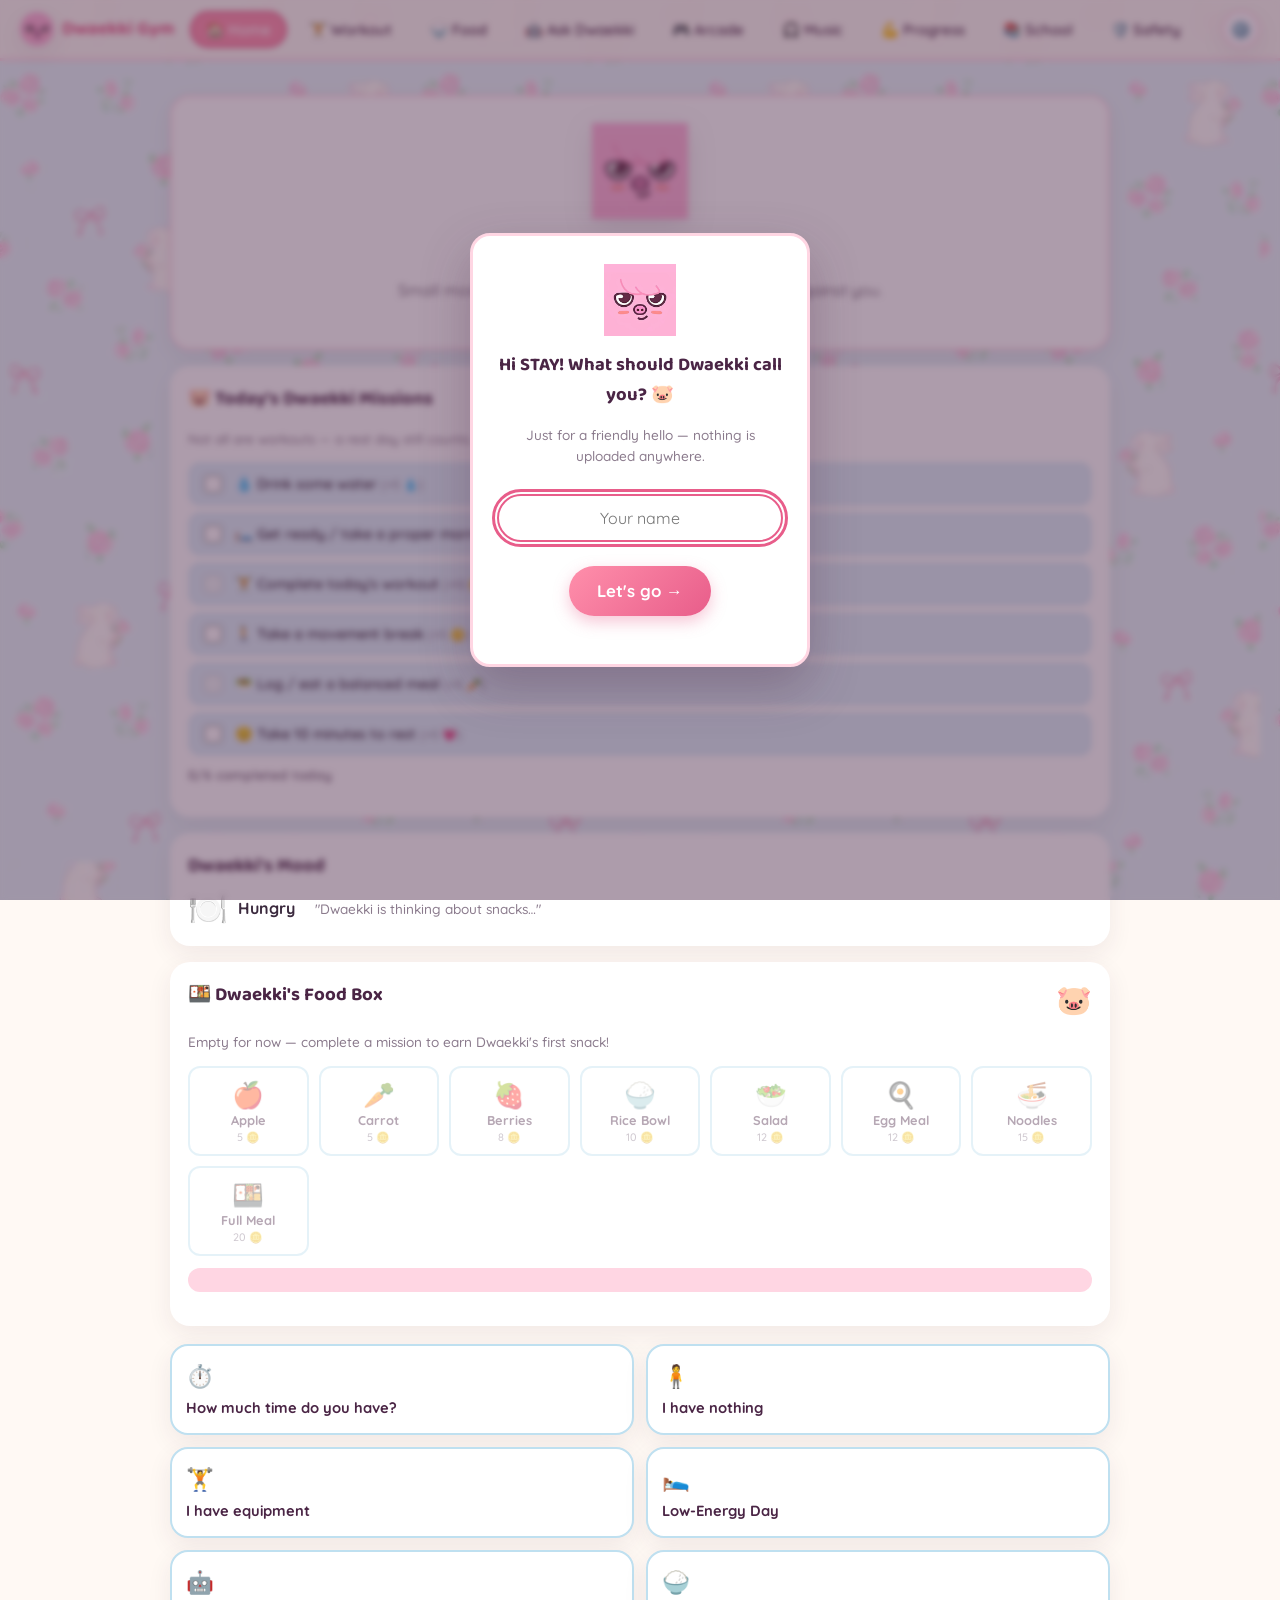
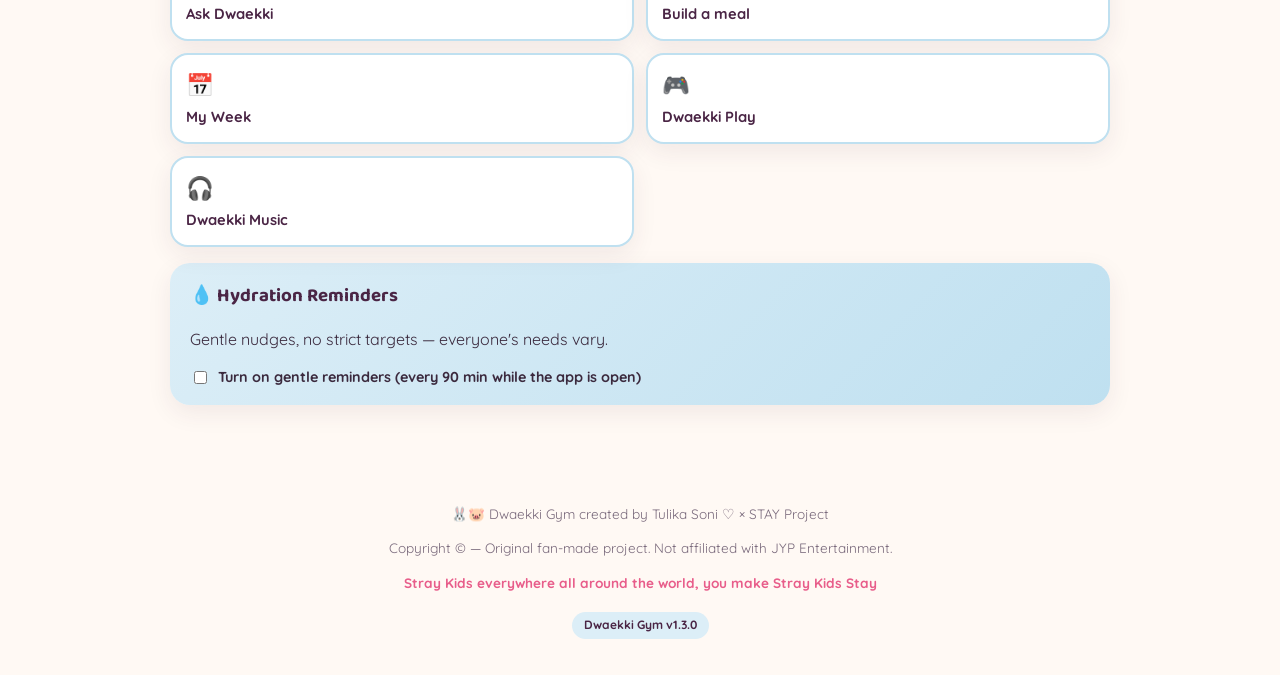
==== index.html @ 1d21890b "Add files via upload" ====
<!DOCTYPE html>
<html lang="en">
<head>
<meta charset="UTF-8" />
<meta name="viewport" content="width=device-width, initial-scale=1, viewport-fit=cover" />
<title>Dwaekki Gym 🐷🏋️</title>
<meta name="description" content="A free, no-pressure home workout + balanced food + mini-game world for STAYs everywhere." />
<meta name="theme-color" content="#FF8FAB" />
<link rel="manifest" href="manifest.json" />
<link rel="icon" href="icon-outside-192.png" />
<link rel="apple-touch-icon" href="icon-outside-180.png" />
<link rel="preconnect" href="https://fonts.googleapis.com">
<link href="https://fonts.googleapis.com/css2?family=Baloo+2:wght@500;600;700;800&family=Quicksand:wght@400;500;600;700&display=swap" rel="stylesheet">
<link rel="stylesheet" href="style.css" />
<script src="https://js.puter.com/v2/"></script>
</head>
<body>

<!-- ============ NAME ONBOARDING MODAL ============ -->
<div id="nameModal" class="name-modal hidden">
  <div class="name-modal-card">
    <img src="logo.png" class="name-modal-logo" alt="Dwaekki Gym logo" />
    <h2>Hi STAY! What should Dwaekki call you? 🐷</h2>
    <p class="muted">Just for a friendly hello — nothing is uploaded anywhere.</p>
    <input id="nameInput" type="text" placeholder="Your name" maxlength="24" autocomplete="off" />
    <button id="nameSubmitBtn" class="btn-primary big">Let's go →</button>
  </div>
</div>

<!-- ============ TOP BAR ============ -->
<header class="topbar">
  <div class="brand">
    <img src="icon-inside.png" alt="" class="brand-icon" />
    <span class="brand-name">Dwaekki Gym</span>
  </div>

  <nav class="topnav" id="topnav">
    <button data-nav="home" class="nav-btn active">🏠 Home</button>
    <button data-nav="workout" class="nav-btn">🏋️ Workout</button>
    <button data-nav="food" class="nav-btn">🍚 Food</button>
    <button data-nav="ai" class="nav-btn">🤖 Ask Dwaekki</button>
    <button data-nav="arcade" class="nav-btn">🎮 Arcade</button>
    <button data-nav="music" class="nav-btn">🎧 Music</button>
    <button data-nav="progress" class="nav-btn">💪 Progress</button>
    <button data-nav="school" class="nav-btn">📚 School</button>
    <button data-nav="safety" class="nav-btn">🛡️ Safety</button>
  </nav>

  <div class="topbar-actions">
    <div class="settings-wrap">
      <button id="settingsBtn" class="settings-btn" aria-haspopup="true" aria-expanded="false">⚙️</button>
      <div id="settingsPanel" class="settings-panel hidden">
        <h4>⚙️ Settings</h4>
        <div class="settings-row">
          <div id="currencyStrip" class="currency-strip"></div>
        </div>
        <div class="settings-row">
          <span class="settings-label">Select Language</span>
          <div id="google_translate_element" class="translate-slot"></div>
        </div>
        <div class="settings-row">
          <button id="installBtn" class="install-btn hidden">⬇️ Install</button>
        </div>
      </div>
    </div>
  </div>
</header>

<!-- ============ BOTTOM MOBILE NAV ============ -->
<nav class="bottomnav" id="bottomnav">
  <button data-nav="home" class="bottom-btn active"><span class="bottom-emoji">🏠</span><span>Home</span></button>
  <button data-nav="library" class="bottom-btn"><span class="bottom-emoji">📚</span><span>Library</span></button>
  <button data-nav="food" class="bottom-btn"><span class="bottom-emoji">🍚</span><span>Food</span></button>
  <button data-nav="ai" class="bottom-btn"><span class="bottom-emoji">🤖</span><span>Dwaekki</span></button>
  <button data-nav="safety" class="bottom-btn"><span class="bottom-emoji">🛡️</span><span>Safety</span></button>
</nav>

<!-- ============ HOME / DASHBOARD ============ -->
<main id="view-home" class="view active">
  <section class="greet-card">
    <img src="logo.png" alt="Dwaekki Gym logo" class="greet-logo" />
    <h1>Hi <span id="userNameDisplay" class="accent">STAY</span> <span class="wave">👋</span></h1>
    <p class="hero-sub" id="greetSub">Small movement counts. Dwaekki isn't keeping score against you.</p>
  </section>

  <section class="card missions-card">
    <h3>🐷 Today's Dwaekki Missions</h3>
    <p class="muted">Not all are workouts — a rest day still counts. No streak-shaming here.</p>
    <div id="missionsList"></div>
    <p id="missionsCount" class="muted" style="margin-top:8px;font-weight:700;"></p>
  </section>

  <section class="card mood-card">
    <h3>Dwaekki's Mood</h3>
    <div id="dwaekkiMood" class="mood-display"></div>
  </section>

  <section class="card foodbox-card">
    <div style="display:flex;justify-content:space-between;align-items:center;">
      <h3>🍱 Dwaekki's Food Box</h3>
      <span style="font-size:1.8rem;">🐷</span>
    </div>
    <p id="foodBoxHistory" class="muted"></p>
    <div id="foodShopGrid" class="food-shop-grid"></div>
    <p id="foodBoxReaction" class="dwaekki-says"></p>
  </section>

  <section class="pill-grid">
    <button class="pill-card" data-nav="workout"><span class="pill-emoji">⏱️</span>How much time do you have?</button>
    <button class="pill-card" data-quick-eq="none"><span class="pill-emoji">🧍</span>I have nothing</button>
    <button class="pill-card" data-quick-eq="some"><span class="pill-emoji">🏋️</span>I have equipment</button>
    <button class="pill-card" data-quick-goal="gentle"><span class="pill-emoji">🛌</span>Low-Energy Day</button>
    <button class="pill-card" data-nav="ai"><span class="pill-emoji">🤖</span>Ask Dwaekki</button>
    <button class="pill-card" data-nav="food"><span class="pill-emoji">🍚</span>Build a meal</button>
    <button class="pill-card" data-nav="progress"><span class="pill-emoji">📅</span>My Week</button>
    <button class="pill-card" data-nav="arcade"><span class="pill-emoji">🎮</span>Dwaekki Play</button>
    <button class="pill-card" data-nav="music"><span class="pill-emoji">🎧</span>Dwaekki Music</button>
  </section>

  <section class="hydration-card">
    <h3>💧 Hydration Reminders</h3>
    <p>Gentle nudges, no strict targets — everyone's needs vary.</p>
    <label class="hydro-toggle"><input type="checkbox" id="hydrationToggle" /> Turn on gentle reminders (every 90 min while the app is open)</label>
    <p id="hydrationNote" class="muted hidden">💧 Reminders are on — Dwaekki will nudge you gently.</p>
  </section>
</main>

<!-- ============ WORKOUT HUB ============ -->
<main id="view-workout" class="view">
  <h2>🏋️ Home Workout Hub</h2>

  <div class="step" id="step-equipment">
    <h3>What do you have?</h3>
    <div class="choice-row" id="equipmentChoice">
      <button class="choice-pill" data-eq="none">🟢 Nothing</button>
      <button class="choice-pill" data-eq="basic">🟡 Basic home stuff</button>
      <button class="choice-pill" data-eq="some">🔵 Some equipment</button>
      <button class="choice-pill" data-eq="full">🟣 Full home gym</button>
    </div>
    <div id="equipmentList" class="checkbox-row hidden">
      <label><input type="checkbox" value="dumbbells" /> ☑ Dumbbells</label>
      <label><input type="checkbox" value="bands" /> ☑ Resistance bands</label>
      <label><input type="checkbox" value="mat" /> ☑ Yoga mat</label>
      <label><input type="checkbox" value="kettlebell" /> ☑ Kettlebell</label>
      <label><input type="checkbox" value="pullup" /> ☑ Pull-up bar</label>
      <label><input type="checkbox" value="bike" /> ☑ Exercise bike</label>
      <label><input type="checkbox" value="treadmill" /> ☑ Treadmill</label>
      <label><input type="checkbox" value="skipping" /> ☑ Skipping rope</label>
    </div>
  </div>

  <div class="step" id="step-goal">
    <h3>What do you want to do?</h3>
    <div class="choice-row" id="goalChoice">
      <button class="choice-pill" data-goal="strength">💪 Strength</button>
      <button class="choice-pill" data-goal="cardio">🫀 Cardio</button>
      <button class="choice-pill" data-goal="mobility">🧘 Mobility</button>
      <button class="choice-pill" data-goal="energy">⚡ Energy boost</button>
      <button class="choice-pill" data-goal="general">🏃 General fitness</button>
      <button class="choice-pill" data-goal="posture">🧍 Posture & movement</button>
      <button class="choice-pill" data-goal="music">🎵 Music workout</button>
      <button class="choice-pill" data-goal="beginner">🌱 Beginner</button>
      <button class="choice-pill" data-goal="gentle">😴 Gentle / recovery</button>
    </div>
  </div>

  <div class="step" id="step-accessibility">
    <h3>Any adjustments? <span class="muted">(optional)</span></h3>
    <div class="choice-row" id="accessChoice">
      <button class="choice-pill toggle" data-acc="seated">🧑‍🦽 Seated versions</button>
      <button class="choice-pill toggle" data-acc="lowimpact">🕊️ Low-impact</button>
      <button class="choice-pill toggle" data-acc="nojump">🚫 No jumping</button>
    </div>
  </div>

  <button id="generateWorkoutBtn" class="btn-primary big">Build My Workout 🐷</button>

  <div id="workoutResult" class="workout-result hidden">
    <h3 id="workoutTitle"></h3>
    <ol id="workoutList" class="exercise-list"></ol>
    <div class="workout-actions">
      <button id="completeWorkoutBtn" class="btn-primary">✅ I did this!</button>
      <button id="missedDayBtn" class="btn-ghost">🔄 I missed today</button>
    </div>
    <p id="dwaekkiSays" class="dwaekki-says"></p>

    <div class="timer-box">
      <h4>⏱️ Workout Timer</h4>
      <div class="timer-display" id="timerDisplay">00:30</div>
      <div class="timer-presets">
        <button data-secs="30">30s</button>
        <button data-secs="45">45s</button>
        <button data-secs="60">1 min</button>
        <button data-secs="120">2 min</button>
      </div>
      <div class="timer-controls">
        <button id="timerStartBtn" class="btn-primary">▶️ Start</button>
        <button id="timerPauseBtn" class="btn-ghost">⏸️ Pause</button>
        <button id="timerResetBtn" class="btn-ghost">🔄 Reset</button>
      </div>
    </div>
  </div>

  <div class="card safety-note">🛡️ Stop if something causes real pain. This is general movement guidance, not personal medical advice — see the <button class="linklike" data-nav="safety">Safety Center</button> for the full rules.</div>
</main>

<!-- ============ WORKOUT LIBRARY (full browse) ============ -->
<main id="view-library" class="view">
  <h2>📚 Workout Library</h2>
  <p class="section-sub">Every move Dwaekki knows, all in one place. Filter by what you've got and what you're going for — no need to build a full workout first.</p>

  <div class="step">
    <h3>What do you have?</h3>
    <div class="choice-row" id="libEquipmentChoice">
      <button class="choice-pill selected" data-lib-eq="none">🟢 Nothing</button>
      <button class="choice-pill" data-lib-eq="basic">🟡 Basic home stuff</button>
      <button class="choice-pill" data-lib-eq="some">🔵 Some equipment</button>
      <button class="choice-pill" data-lib-eq="full">🟣 Full home gym</button>
    </div>
  </div>

  <div class="step">
    <h3>What kind of move?</h3>
    <div class="choice-row" id="libGoalChoice">
      <button class="choice-pill selected" data-lib-goal="strength">💪 Strength</button>
      <button class="choice-pill" data-lib-goal="cardio">🫀 Cardio</button>
      <button class="choice-pill" data-lib-goal="mobility">🧘 Mobility</button>
      <button class="choice-pill" data-lib-goal="energy">⚡ Energy boost</button>
      <button class="choice-pill" data-lib-goal="general">🏃 General fitness</button>
      <button class="choice-pill" data-lib-goal="posture">🧍 Posture & movement</button>
      <button class="choice-pill" data-lib-goal="music">🎵 Music workout</button>
      <button class="choice-pill" data-lib-goal="beginner">🌱 Beginner</button>
      <button class="choice-pill" data-lib-goal="gentle">😴 Gentle / recovery</button>
    </div>
  </div>

  <div class="workout-result">
    <h3 id="libraryListTitle">Strength · Nothing needed</h3>
    <ol id="libraryList" class="exercise-list"></ol>
  </div>

  <div class="card safety-note">📚 Browsing only — nothing here logs a workout. Head to the <button class="linklike" data-nav="workout">Workout Hub</button> to build and complete a full session.</div>
</main>

<!-- ============ FOOD ============ -->
<main id="view-food" class="view">
  <h2>🍚 Food Section</h2>
  <p class="section-sub">Balanced ≠ restrictive. Food here is about energy, growth and enjoyment — never a diet plan or calorie count.</p>

  <div class="step">
    <h3>Choose your eating style</h3>
    <div class="choice-row" id="dietChoice">
      <button class="choice-pill" data-diet="veg">🌱 Veg</button>
      <button class="choice-pill" data-diet="eggitarian">🥚 Eggitarian</button>
      <button class="choice-pill" data-diet="nonveg">🍗 Non-Veg</button>
    </div>
  </div>

  <div class="step">
    <h3>Choose your region</h3>
    <div class="choice-row" id="regionChoice">
      <button class="choice-pill" data-region="indian">🇮🇳 Indian</button>
      <button class="choice-pill" data-region="korean">🇰🇷 Korean</button>
      <button class="choice-pill" data-region="japanese">🇯🇵 Japanese</button>
      <button class="choice-pill" data-region="filipino">🇵🇭 Filipino</button>
      <button class="choice-pill" data-region="thai">🇹🇭 Thai</button>
      <button class="choice-pill" data-region="indonesian">🇮🇩 Indonesian</button>
      <button class="choice-pill" data-region="american">🇺🇸 American</button>
      <button class="choice-pill" data-region="european">🇪🇺 European</button>
      <button class="choice-pill" data-region="other">🌎 Other / Mixed</button>
    </div>
  </div>

  <label class="budget-toggle"><input type="checkbox" id="budgetToggle" /> 💸 Budget-friendly only</label>

  <button id="showMealsBtn" class="btn-primary big">Show Me Meals 🍽️</button>
  <div id="mealResults" class="meal-grid"></div>

  <hr class="divider"/>

  <h3>🍱 Build My Plate</h3>
  <p class="section-sub">No calorie counting. Just pick what sounds good.</p>
  <div class="plate-builder">
    <div class="plate-col">
      <h4>Pick a carb</h4>
      <div class="choice-row" data-plate="carb">
        <button class="choice-pill">🍚 Rice</button><button class="choice-pill">🥔 Potato</button>
        <button class="choice-pill">🍞 Bread</button><button class="choice-pill">🌽 Corn</button>
        <button class="choice-pill">🍜 Noodles</button><button class="choice-pill">🥣 Oats</button>
      </div>
    </div>
    <div class="plate-col">
      <h4>Pick a protein</h4>
      <div class="choice-row" data-plate="protein">
        <button class="choice-pill">🌱 Dal</button><button class="choice-pill">🫘 Beans</button>
        <button class="choice-pill">🥛 Yogurt</button><button class="choice-pill">🧀 Paneer/Tofu</button>
        <button class="choice-pill">🥚 Eggs</button><button class="choice-pill">🐟 Fish</button>
        <button class="choice-pill">🍗 Chicken</button>
      </div>
    </div>
    <div class="plate-col">
      <h4>Add colour</h4>
      <div class="choice-row" data-plate="color">
        <button class="choice-pill">🥕 Carrot</button><button class="choice-pill">🥦 Broccoli</button>
        <button class="choice-pill">🥬 Greens</button><button class="choice-pill">🍅 Tomato</button>
        <button class="choice-pill">🥒 Cucumber</button><button class="choice-pill">🍎 Fruit</button>
      </div>
    </div>
    <div class="plate-col">
      <h4>Add something you enjoy</h4>
      <div class="choice-row" data-plate="joy">
        <button class="choice-pill">🍫 Chocolate</button><button class="choice-pill">🍪 Biscuit</button>
        <button class="choice-pill">🍦 Ice cream</button><button class="choice-pill">🍕 Pizza</button>
      </div>
    </div>
  </div>
  <div id="plateResult" class="plate-result hidden"></div>

  <hr class="divider"/>
  <h3>🥕 What can I make with what I have?</h3>
  <div class="pantry-row">
    <input id="pantryInput" type="text" placeholder="e.g. rice, eggs, tomatoes" />
    <button id="pantryBtn" class="btn-primary">Ask Dwaekki</button>
  </div>
  <div id="pantryResult" class="dwaekki-says"></div>
</main>

<!-- ============ ASK DWAEKKI (AI) ============ -->
<main id="view-ai" class="view">
  <h2><img src="icon-inside.png" alt="" class="ai-avatar-icon" /> Ask Dwaekki</h2>
  <p class="section-sub">Dwaekki is a small wellness helper — not a doctor, not a dietitian. For pain, injury, or eating/medical concerns, Dwaekki will always point you to a real qualified professional.</p>
  <p class="ai-mode-note" id="aiModeNote">🐷 Checking connection…</p>

  <div class="chat-window" id="chatWindow"></div>

  <div class="chat-suggestions" id="chatSuggestions">
    <button>I only have 10 minutes today. What can I do?</button>
    <button>I have dumbbells and a resistance band.</button>
    <button>What can I substitute for this exercise?</button>
    <button>I don't have eggs. What can I use instead?</button>
    <button>What can I make with rice, dal and vegetables?</button>
    <button>I'm travelling and don't have equipment.</button>
    <button>Can you make my workout shorter?</button>
    <button>I missed yesterday. What should I do today?</button>
  </div>

  <form id="chatForm" class="chat-form">
    <input id="chatInput" type="text" placeholder="Ask Dwaekki anything about workouts or food..." autocomplete="off" />
    <button type="submit" class="btn-primary">Send</button>
  </form>
</main>

<!-- ============ ARCADE ============ -->
<main id="view-arcade" class="view">
  <h2>🎮 Dwaekki Arcade</h2>
  <p class="section-sub">Pick any game. No pressure, no losing streaks — just cozy little breaks.</p>
  <div class="arcade-grid" id="arcadeGrid"></div>
  <div id="gameStage" class="game-stage hidden">
    <div class="game-stage-header">
      <h3 id="gameStageTitle"></h3>
      <button id="closeGameBtn" class="btn-ghost">✕ Close</button>
    </div>
    <div id="gameStageBody"></div>
  </div>
</main>

<!-- ============ MUSIC ============ -->
<main id="view-music" class="view">
  <h2>🎧 Dwaekki Music</h2>
  <p class="section-sub">Bring your own workout playlist — paste any YouTube link (a song, mix, or playlist) and it'll play right here while you move.</p>

  <div class="card music-card">
    <div class="pantry-row">
      <input id="musicInput" type="text" placeholder="Paste a YouTube link…" autocomplete="off" />
      <button id="musicPlayBtn" class="btn-primary">Play</button>
    </div>
    <div id="musicEmbedWrap" class="music-embed-wrap hidden">
      <iframe id="musicEmbed" src="" title="Dwaekki Music player" frameborder="0" allow="autoplay; encrypted-media" allowfullscreen></iframe>
    </div>
    <p id="musicNote" class="muted"></p>
  </div>

  <h3>💡 Quick picks (STAY-approved moods)</h3>
  <div class="choice-row">
    <button class="choice-pill music-suggest" data-q="lofi study beats">🎵 Lo-fi focus</button>
    <button class="choice-pill music-suggest" data-q="kpop workout playlist">💃 K-pop workout mix</button>
    <button class="choice-pill music-suggest" data-q="stray kids upbeat songs">🐺 Stray Kids energy</button>
    <button class="choice-pill music-suggest" data-q="calm stretching music">🧘 Calm stretch music</button>
  </div>
  <p class="muted">Quick picks open a YouTube search in a new tab — pick whatever fits your mood, then paste the link above to play it here.</p>
</main>

<!-- ============ PROGRESS ============ -->
<main id="view-progress" class="view">
  <h2>💪 My Progress</h2>
  <div class="progress-grid">
    <div class="stat-card"><span id="statWorkouts">0</span><label>🏋️ Workouts completed</label></div>
    <div class="stat-card"><span id="statMinutes">0</span><label>⏱️ Active minutes</label></div>
    <div class="stat-card"><span id="statStreak">0</span><label>🔥 Current consistency</label></div>
    <div class="stat-card"><span id="statMobility">0</span><label>🧘 Mobility sessions</label></div>
    <div class="stat-card"><span id="statMeals">0</span><label>🥗 Meals explored</label></div>
    <div class="stat-card"><span id="statRest">0</span><label>💗 Rest days respected</label></div>
  </div>

  <div class="level-card">
    <h3 id="levelLabel2">Level 1 · Baby Dwaekki</h3>
    <div class="bar"><div id="levelBar2" class="bar-fill"></div></div>
  </div>

  <div class="dash-card">
    <h3>📅 My Week</h3>
    <div id="weekStrip" class="week-strip"></div>
  </div>

  <h3>🏆 Achievements</h3>
  <div class="achieve-grid" id="achieveGrid"></div>

  <h3>🎨 Wallpaper Shop</h3>
  <p class="section-sub">Spend your 🪙 Dwaekki Coins on a new background for the whole app.</p>
  <div class="wallpaper-grid" id="wallpaperGrid"></div>
</main>

<!-- ============ SCHOOL ============ -->
<main id="view-school" class="view">
  <h2>📚 Dwaekki School</h2>
  <p class="section-sub">Bite-sized answers to "why" — the science behind moving and eating well.</p>
  <div class="accordion" id="schoolAccordion"></div>
</main>

<!-- ============ SAFETY ============ -->
<main id="view-safety" class="view">
  <h2>🛡️ Safety Center</h2>
  <div class="card">
    <ul class="safety-list">
      <li>Stop if something causes significant or sharp pain.</li>
      <li>Never exercise through an injury — rest and recover first.</li>
      <li>Warm up before, cool down after.</li>
      <li>Use any equipment the way it's meant to be used.</li>
      <li>Keep clear space around you before you start moving.</li>
      <li>Don't copy advanced moves just because they look cool online.</li>
      <li>Ask a qualified adult, doctor, or physiotherapist if something feels off.</li>
    </ul>
  </div>
  <div class="card highlight">
    This site is built to be <strong>anti-extreme-diet</strong> and <strong>anti-body-shaming</strong>. There is no weight tracker, no calorie counter, and no "before/after" culture here — progress is measured in movement, consistency, and how you feel. 💗
  </div>
  <div class="card">
    Dwaekki is a fitness helper, not a medical professional. For pain, injury, fainting, breathing problems, disordered eating, or any medical concern — please talk to a parent/guardian, doctor, physiotherapist, or other qualified professional.
  </div>
</main>

<footer class="site-footer">
  <p>🐰🐷 Dwaekki Gym created by Tulika Soni ♡ × STAY Project</p>
  <p>Copyright © — Original fan-made project. Not affiliated with JYP Entertainment.</p>
  <p class="footer-love">Stray Kids everywhere all around the world, you make Stray Kids Stay</p>
  <p class="version-tag" id="versionTag">Dwaekki Gym v1.0.0</p>
</footer>

<!-- ============ UPDATE TOAST ============ -->
<div id="updateToast" class="update-toast hidden">
  <p>🐷 A new Dwaekki update is ready!</p>
  <p class="update-sub">We've added some new things for you. ✨</p>
  <div class="update-actions">
    <button id="updateNowBtn" class="btn-primary">Update now</button>
    <button id="updateLaterBtn" class="btn-ghost">Later</button>
  </div>
</div>

<script src="data.js"></script>
<script src="ai.js"></script>
<script src="games.js"></script>
<script src="app.js"></script>
</body>
</html>
---- style.css ----
:root{
  --sky: #DCEEF7;
  --sky-deep: #BFE0F0;
  --cream: #FFF9F4;
  --pink: #FF8FAB;
  --pink-soft: #FFD6E3;
  --pink-deep: #E85D8A;
  --plum: #4A2545;
  --sage: #A8C69F;
  --sage-deep: #7FA774;
  --gold: #F6C453;
  --ink: #3B2A3E;
  --radius: 20px;
  --radius-sm: 12px;
  --shadow: 0 8px 24px rgba(74,37,69,0.08);
  --font-display: 'Baloo 2', ui-rounded, 'Segoe UI Rounded', sans-serif;
  --font-body: 'Quicksand', ui-rounded, 'Segoe UI', sans-serif;
}

*{box-sizing:border-box;}
html{scroll-behavior:smooth;}
body{
  margin:0;
  font-family:var(--font-body);
  color:var(--ink);
  background:var(--cream) url('bg-pattern.png');
  background-size:420px;
  background-attachment:fixed;
  min-height:100vh;
}
h1,h2,h3,h4{font-family:var(--font-display); color:var(--plum); margin:0 0 .4em;}
p{line-height:1.55;}
.muted{color:#8a7a8c; font-weight:500; font-size:.85em;}
.hidden{display:none !important;}
button{font-family:inherit; cursor:pointer;}
:focus-visible{outline:3px solid var(--pink-deep); outline-offset:2px;}
@media (prefers-reduced-motion: reduce){ *{animation-duration:.01ms !important; transition-duration:.01ms !important;} }

/* ===== Topbar ===== */
.topbar{
  position:sticky; top:0; z-index:50;
  display:flex; align-items:center; gap:16px;
  padding:10px 20px;
  background:rgba(255,249,244,0.92);
  backdrop-filter:blur(6px);
  border-bottom:3px solid var(--pink-soft);
  flex-wrap:wrap;
}
.brand{display:flex; align-items:center; gap:8px;}
.brand-icon{width:34px; height:34px; border-radius:50%; box-shadow:var(--shadow);}
.brand-name{font-family:var(--font-display); font-weight:700; color:var(--pink-deep); font-size:1.15rem;}
.topnav{display:flex; gap:6px; flex-wrap:wrap; flex:1;}
.nav-btn{
  background:transparent; border:2px solid transparent; border-radius:999px;
  padding:7px 14px; font-weight:600; color:var(--plum); font-size:.92rem;
}
.nav-btn:hover{background:var(--pink-soft);}
.nav-btn.active{background:var(--pink); color:white; border-color:var(--pink-deep);}
.topbar-actions{display:flex; align-items:center; gap:10px;}
.install-btn{background:var(--sage); color:white; border:none; padding:8px 14px; border-radius:999px; font-weight:700;}
.translate-slot{font-size:.8rem;}

/* ===== Settings dropdown ===== */
.settings-wrap{position:relative;}
.settings-btn{
  background:white; border:2px solid var(--pink-soft); border-radius:50%;
  width:38px; height:38px; font-size:1.1rem; cursor:pointer; box-shadow:var(--shadow);
}
.settings-btn:hover{background:var(--pink-soft);}
.settings-panel{
  position:absolute; top:46px; right:0; z-index:60;
  background:white; border:2px solid var(--pink-soft); border-radius:var(--radius);
  box-shadow:var(--shadow); padding:14px; min-width:220px;
}
.settings-panel.hidden{display:none;}
.settings-panel h4{margin:0 0 10px; color:var(--pink-deep); font-family:var(--font-display);}
.settings-row{margin-bottom:10px; display:flex; flex-direction:column; gap:6px;}
.settings-row:last-child{margin-bottom:0;}
.settings-label{font-size:.8rem; font-weight:700; color:var(--plum); opacity:.75;}
.settings-panel .currency-strip{flex-wrap:wrap;}
.settings-panel .install-btn{width:100%;}

/* ===== Views ===== */
.view{display:none; max-width:980px; margin:0 auto; padding:28px 20px 60px;}
.view.active{display:block; animation:fadeIn .35s ease;}
@keyframes fadeIn{from{opacity:0; transform:translateY(6px);} to{opacity:1; transform:translateY(0);}}

/* ===== Hero ===== */
.hero{text-align:center; padding:30px 10px 10px;}
.hero-logo{width:140px; filter:drop-shadow(0 10px 18px rgba(74,37,69,0.18)); margin-bottom:6px;}
.hero h1{font-size:2rem; max-width:640px; margin:0 auto .5em;}
.accent{color:var(--pink-deep);}
.hero-sub{max-width:560px; margin:0 auto 1.2em; color:#5b4a5e;}
.hero-actions{display:flex; gap:12px; justify-content:center; flex-wrap:wrap;}

.btn-primary{
  background:linear-gradient(135deg, var(--pink), var(--pink-deep));
  color:white; border:none; padding:12px 22px; border-radius:999px;
  font-weight:700; font-size:1rem; box-shadow:0 6px 16px rgba(232,93,138,0.35);
}
.btn-primary:hover{transform:translateY(-1px);}
.btn-primary.big{display:block; margin:20px auto; padding:14px 28px; font-size:1.05rem;}
.btn-ghost{
  background:white; color:var(--pink-deep); border:2px solid var(--pink-soft);
  padding:10px 20px; border-radius:999px; font-weight:700;
}
.btn-small{
  background:var(--sky-deep); border:none; color:var(--plum); font-weight:700;
  padding:7px 14px; border-radius:999px; margin-top:8px;
}
.linklike{background:none; border:none; color:var(--pink-deep); text-decoration:underline; font-weight:700; padding:0; cursor:pointer;}

/* ===== Dashboard ===== */
.dash-grid{display:grid; grid-template-columns:repeat(auto-fit, minmax(220px,1fr)); gap:16px; margin-top:26px;}
.dash-card{background:white; border-radius:var(--radius); padding:18px; box-shadow:var(--shadow); border:2px solid var(--sky-deep);}
.dash-card h3{font-size:1.05rem;}
.week-strip{display:flex; gap:6px; flex-wrap:wrap; margin-top:8px;}
.week-chip{width:34px; height:34px; border-radius:10px; display:flex; align-items:center; justify-content:center; font-size:.8rem; font-weight:700; background:var(--sky);}
.week-chip.done{background:var(--sage); color:white;}
.week-chip.today{border:2px solid var(--pink-deep);}

.bar{background:var(--sky); border-radius:999px; height:12px; overflow:hidden; margin-top:8px;}
.bar-fill{background:linear-gradient(90deg,var(--gold),var(--pink)); height:100%; width:5%; transition:width .4s ease;}

/* ===== Steps / choices ===== */
.step{margin-bottom:22px;}
.choice-row{display:flex; gap:8px; flex-wrap:wrap;}
.choice-pill{
  background:white; border:2px solid var(--sky-deep); border-radius:999px;
  padding:9px 16px; font-weight:600; color:var(--plum); font-size:.92rem;
}
.choice-pill:hover{border-color:var(--pink);}
.choice-pill.selected{background:var(--pink); border-color:var(--pink-deep); color:white;}
.choice-pill.toggle.selected{background:var(--sage); border-color:var(--sage-deep);}
.checkbox-row{display:flex; gap:14px; flex-wrap:wrap; margin-top:10px; background:white; padding:14px; border-radius:var(--radius-sm);}
.checkbox-row label{font-weight:600; font-size:.9rem;}

.workout-result{background:white; border-radius:var(--radius); padding:20px; margin-top:10px; box-shadow:var(--shadow);}
.exercise-list{padding-left:1.2em;}
.exercise-list li{margin-bottom:8px; line-height:1.5;}
.workout-actions{display:flex; gap:10px; margin-top:14px; flex-wrap:wrap;}
.dwaekki-says{background:var(--pink-soft); border-radius:var(--radius-sm); padding:12px 16px; margin-top:12px; font-weight:600;}

.card{background:white; border-radius:var(--radius); padding:18px; box-shadow:var(--shadow); margin-top:14px;}
.card.highlight{background:var(--sage); color:white;}
.card.safety-note{background:var(--sky); font-size:.92rem;}

/* ===== Food ===== */
.section-sub{color:#6b5a6d; max-width:640px;}
.meal-grid{display:grid; grid-template-columns:repeat(auto-fit,minmax(230px,1fr)); gap:14px; margin-top:16px;}
.meal-card{background:white; border-radius:var(--radius-sm); padding:14px; box-shadow:var(--shadow);}
.meal-card h4{margin:0 0 6px; font-family:var(--font-display); color:var(--pink-deep);}
.budget-toggle{display:block; margin:10px 0; font-weight:700;}
.divider{border:none; border-top:2px dashed var(--sky-deep); margin:34px 0;}
.plate-builder{display:grid; grid-template-columns:repeat(auto-fit,minmax(200px,1fr)); gap:18px;}
.plate-col h4{font-size:.95rem; color:var(--pink-deep);}
.plate-result{background:white; border-radius:var(--radius); padding:18px; margin-top:16px; box-shadow:var(--shadow); font-weight:600;}
.pantry-row{display:flex; gap:10px; margin-top:10px; max-width:520px;}
.pantry-row input{flex:1; padding:10px 14px; border-radius:999px; border:2px solid var(--sky-deep); font-family:inherit;}

/* ===== Chat ===== */
.ai-avatar-icon{width:28px; height:28px; border-radius:50%; vertical-align:middle; margin-right:6px; box-shadow:var(--shadow);}
.chat-window{background:white; border-radius:var(--radius); box-shadow:var(--shadow); padding:16px; min-height:260px; max-height:420px; overflow-y:auto; margin-top:14px;}
.chat-msg{max-width:80%; margin-bottom:12px; padding:10px 14px; border-radius:16px; line-height:1.45; font-size:.94rem;}
.chat-msg.user{background:var(--sky); margin-left:auto; border-bottom-right-radius:4px;}
.chat-msg.dwaekki{background:var(--pink-soft); margin-right:auto; border-bottom-left-radius:4px;}
.chat-suggestions{display:flex; gap:8px; flex-wrap:wrap; margin:12px 0;}
.chat-suggestions button{background:white; border:2px solid var(--sky-deep); border-radius:999px; padding:7px 12px; font-size:.82rem; font-weight:600; color:var(--plum);}
.chat-form{display:flex; gap:10px;}
.chat-form input{flex:1; padding:12px 16px; border-radius:999px; border:2px solid var(--sky-deep); font-family:inherit; font-size:1rem;}

/* ===== Arcade ===== */
.arcade-grid{display:grid; grid-template-columns:repeat(auto-fit,minmax(180px,1fr)); gap:14px; margin-top:18px;}
.arcade-card{background:white; border-radius:var(--radius); padding:16px; text-align:center; box-shadow:var(--shadow); border:2px solid var(--sky-deep);}
.arcade-card .emoji{font-size:2.2rem;}
.arcade-card h4{margin:.3em 0; font-size:1rem;}
.arcade-card p{font-size:.82rem; color:#6b5a6d; min-height:2.6em;}
.game-stage{background:white; border-radius:var(--radius); box-shadow:var(--shadow); margin-top:24px; padding:18px;}
.game-stage-header{display:flex; justify-content:space-between; align-items:center;}

/* ===== Progress ===== */
.progress-grid{display:grid; grid-template-columns:repeat(auto-fit,minmax(140px,1fr)); gap:12px; margin-top:16px;}
.stat-card{background:white; border-radius:var(--radius-sm); padding:16px; text-align:center; box-shadow:var(--shadow);}
.stat-card span{display:block; font-family:var(--font-display); font-size:1.8rem; color:var(--pink-deep);}
.stat-card label{font-size:.78rem; color:#6b5a6d; font-weight:700;}
.level-card{background:white; border-radius:var(--radius); padding:18px; margin-top:18px; box-shadow:var(--shadow);}
.achieve-grid{display:grid; grid-template-columns:repeat(auto-fit,minmax(160px,1fr)); gap:12px; margin-top:12px;}
.achieve-card{background:white; border-radius:var(--radius-sm); padding:14px; text-align:center; box-shadow:var(--shadow); opacity:.4;}
.achieve-card.unlocked{opacity:1; border:2px solid var(--gold);}
.achieve-card .emoji{font-size:1.8rem;}
.achieve-card h5{margin:.3em 0 0; font-size:.85rem;}
.achieve-card p{font-size:.72rem; color:#6b5a6d; margin:.2em 0 0;}

/* ===== School ===== */
.accordion-item{background:white; border-radius:var(--radius-sm); margin-bottom:10px; box-shadow:var(--shadow); overflow:hidden;}
.accordion-q{width:100%; text-align:left; background:none; border:none; padding:14px 16px; font-weight:700; font-family:var(--font-display); color:var(--plum); display:flex; justify-content:space-between;}
.accordion-a{padding:0 16px; max-height:0; overflow:hidden; transition:max-height .3s ease; color:#5b4a5e;}
.accordion-item.open .accordion-a{max-height:300px; padding-bottom:14px;}

/* ===== Safety ===== */
.safety-list{padding-left:1.3em;}
.safety-list li{margin-bottom:8px;}

.site-footer{text-align:center; padding:24px; color:#7a6a7c; font-size:.85rem;}

@media (max-width:640px){
  .topbar{flex-direction:column; align-items:flex-start;}
  .topnav{width:100%; justify-content:flex-start;}
  .hero h1{font-size:1.5rem;}
}

/* ===== Arcade game internals ===== */
.conveyor{display:flex; gap:8px; flex-wrap:wrap; margin:10px 0;}
.ing-btn{font-size:1.6rem; background:white; border:2px solid var(--sky-deep); border-radius:12px; padding:6px 10px;}
.bowl{font-size:1.3rem;}
.garden-plot{font-size:3rem; background:var(--sky); border-radius:16px; padding:24px; text-align:center; margin:10px 0;}
.memory-grid{display:grid; grid-template-columns:repeat(4, 60px); gap:8px; margin-top:10px;}
.memory-card{width:60px; height:60px; font-size:1.6rem; background:white; border:2px solid var(--sky-deep); border-radius:10px;}
.memory-card.matched{background:var(--sage); color:white; opacity:.7;}
.puzzle-grid{display:grid; grid-template-columns:repeat(3, 70px); gap:6px; margin-top:10px;}
.puzzle-tile{width:70px; height:70px; font-size:1.5rem; font-weight:800; background:var(--pink-soft); border:2px solid var(--pink-deep); border-radius:10px;}
.puzzle-tile.blank{background:transparent; border:2px dashed var(--sky-deep);}
.dressup-preview{font-size:4rem; text-align:center; position:relative; margin-bottom:10px;}
.room-box{min-height:70px; background:var(--sky); border-radius:14px; padding:14px; font-size:1.8rem; margin:10px 0;}
.beat-track{position:relative; height:60px; background:var(--sky); border-radius:12px; margin:12px 0; overflow:hidden;}
.beat-note{position:absolute; left:8px; top:14px; font-size:1.6rem;}
.beat-line{position:absolute; right:20px; top:0; bottom:0; width:4px; background:var(--pink-deep);}
.cloud-row{font-size:1.8rem; display:flex; gap:14px; margin:12px 0;}
.current-cloud{filter:drop-shadow(0 0 6px var(--pink-deep));}
.swatch{width:32px; height:32px; border-radius:50%; border:2px solid var(--plum);}

/* ===== AI mode indicator ===== */
.ai-mode-note{background:var(--sky); border-radius:999px; padding:8px 16px; display:inline-block; font-size:.85rem; font-weight:700; margin:8px 0;}
.chat-badge{display:inline-block; font-size:.7rem; font-weight:800; background:rgba(255,255,255,0.6); border-radius:999px; padding:2px 8px; margin-bottom:4px;}
.chat-msg.thinking{opacity:.6; font-style:italic;}

/* ===== Footer / version ===== */
.site-footer{line-height:1.6;}
.site-footer .footer-love{color:var(--pink-deep); font-weight:700;}
.version-tag{display:inline-block; margin-top:6px; background:var(--sky); color:var(--plum); font-weight:800; font-size:.75rem; padding:4px 12px; border-radius:999px;}

/* ===== Currency strip ===== */
.currency-strip{display:flex; gap:6px; flex-wrap:wrap;}
.currency-chip{
  background:white; border:2px solid var(--sky-deep); border-radius:999px;
  padding:4px 10px; font-weight:800; font-size:.8rem; color:var(--plum);
}

/* ===== Missions card ===== */
.missions-card, .mood-card, .foodbox-card{margin-top:16px;}
.mission-row{
  display:flex; align-items:center; gap:10px; padding:10px 12px; border-radius:var(--radius-sm);
  margin-bottom:6px; background:var(--sky); font-weight:600; font-size:.9rem;
}
.mission-row.done{background:var(--pink-soft); text-decoration:line-through; opacity:.75;}
.mission-row input{width:18px; height:18px;}

/* ===== Mood card ===== */
.mood-display{display:flex; align-items:center; gap:10px; font-size:1rem; margin-top:6px;}
.mood-emoji{font-size:2rem;}

/* ===== Food box ===== */
.food-shop-grid{display:grid; grid-template-columns:repeat(auto-fit,minmax(110px,1fr)); gap:10px; margin-top:12px;}
.food-btn{
  background:white; border:2px solid var(--sky-deep); border-radius:var(--radius-sm);
  padding:10px 8px; display:flex; flex-direction:column; align-items:center; gap:2px;
  font-weight:700; font-size:.8rem; color:var(--plum);
}
.food-btn:disabled{opacity:.4;}
.food-emoji{font-size:1.6rem;}

/* ===== Wallpaper shop ===== */
.wallpaper-grid{display:grid; grid-template-columns:repeat(auto-fit,minmax(150px,1fr)); gap:14px; margin-top:14px;}
.wallpaper-card{background:white; border-radius:var(--radius-sm); padding:10px; text-align:center; box-shadow:var(--shadow); border:2px solid transparent;}
.wallpaper-card.active{border-color:var(--pink-deep);}
.wallpaper-thumb{width:100%; height:90px; border-radius:10px; background-size:cover; background-position:center; margin-bottom:6px;}
.wallpaper-card p{font-size:.82rem; font-weight:700; margin:4px 0;}

/* ===== Name onboarding modal ===== */
.name-modal{
  position:fixed; inset:0; z-index:300;
  background:rgba(74,37,69,0.45); backdrop-filter:blur(3px);
  display:flex; align-items:center; justify-content:center; padding:20px;
}
.name-modal-card{
  background:white; border-radius:var(--radius); padding:28px 24px; max-width:340px; width:100%;
  text-align:center; box-shadow:0 20px 50px rgba(74,37,69,0.3); border:3px solid var(--pink-soft);
}
.name-modal-logo{width:72px; margin-bottom:10px;}
.name-modal-card h2{font-size:1.15rem; margin-bottom:4px;}
.name-modal-card input{
  width:100%; padding:12px 16px; border-radius:999px; border:2px solid var(--sky-deep);
  font-family:inherit; font-size:1rem; margin:14px 0 4px; text-align:center;
}

/* ===== Greeting hero (new home) ===== */
.greet-card{
  background:white; border-radius:var(--radius); box-shadow:var(--shadow);
  padding:26px 20px; text-align:center; margin-top:6px;
  border:2px solid var(--pink-soft);
}
.greet-logo{width:96px; margin-bottom:8px; filter:drop-shadow(0 8px 14px rgba(74,37,69,0.15));}
.greet-card h1{font-size:1.6rem; margin-bottom:6px;}
.wave{display:inline-block; animation:wave 1.6s ease-in-out infinite;}
@keyframes wave{0%,60%,100%{transform:rotate(0);} 15%{transform:rotate(14deg);} 30%{transform:rotate(-8deg);} 45%{transform:rotate(14deg);}}

/* ===== Pill quick-action grid ===== */
.pill-grid{
  display:grid; grid-template-columns:repeat(2, 1fr); gap:12px; margin-top:18px;
}
.pill-card{
  background:white; border:2px solid var(--sky-deep); border-radius:18px;
  padding:16px 14px; font-weight:700; color:var(--plum); font-size:.92rem;
  text-align:left; box-shadow:var(--shadow); display:flex; flex-direction:column; gap:8px;
  min-height:78px; transition:transform .15s ease, border-color .15s ease;
}
.pill-card:hover{border-color:var(--pink); transform:translateY(-2px);}
.pill-card .pill-emoji{font-size:1.4rem;}
@media (max-width:480px){ .pill-grid{grid-template-columns:1fr 1fr;} .pill-card{font-size:.85rem; padding:14px 12px;} }

/* ===== Hydration card ===== */
.hydration-card{
  background:linear-gradient(135deg, var(--sky), var(--sky-deep));
  border-radius:var(--radius); padding:18px 20px; margin-top:16px; box-shadow:var(--shadow);
}
.hydration-card h3{margin-bottom:4px;}
.hydro-toggle{display:flex; align-items:center; gap:8px; font-weight:700; margin-top:10px; font-size:.9rem;}

/* ===== Bottom mobile nav ===== */
.bottomnav{display:none;}
@media (max-width:760px){
  .topnav{display:none;}
  .bottomnav{
    display:flex; justify-content:space-around; align-items:center;
    position:fixed; bottom:0; left:0; right:0; z-index:100;
    background:white; border-top:3px solid var(--pink-soft);
    padding:6px 4px calc(6px + env(safe-area-inset-bottom));
    box-shadow:0 -6px 18px rgba(74,37,69,0.08);
  }
  .bottom-btn{
    background:none; border:none; display:flex; flex-direction:column; align-items:center;
    gap:2px; font-size:.68rem; font-weight:700; color:#8a7a8c; padding:4px 6px; flex:1;
  }
  .bottom-emoji{font-size:1.25rem;}
  .bottom-btn.active{color:var(--pink-deep);}
  body{padding-bottom:64px;}
  .topbar{padding:10px 14px;}
}

/* ===== Music view ===== */
.music-card{margin-top:6px;}
.music-embed-wrap{
  position:relative; width:100%; padding-top:56.25%; margin-top:14px; border-radius:var(--radius-sm); overflow:hidden;
}
.music-embed-wrap iframe{position:absolute; inset:0; width:100%; height:100%; border:0;}

/* ===== Prettier Arcade ===== */
.arcade-grid{
  background:var(--cream) url('bg-pattern.png');
  background-size:280px; border-radius:var(--radius); padding:16px;
}
.arcade-card{
  background:rgba(255,255,255,0.92); border-radius:var(--radius); border:2px solid var(--pink-soft);
  transition:transform .15s ease, box-shadow .15s ease;
}
.arcade-card:hover{transform:translateY(-3px) scale(1.02); box-shadow:0 12px 26px rgba(232,93,138,0.22); border-color:var(--pink);}
.arcade-card .emoji{filter:drop-shadow(0 3px 4px rgba(74,37,69,0.15));}
.game-stage{background:rgba(255,255,255,0.95) url('bg-pattern.png'); background-size:280px; border:2px solid var(--pink-soft);}

/* ===== Redesigned Ask Dwaekki chat ===== */
.ai-mode-note{background:var(--sky-deep); color:var(--plum);}
.chat-window{
  background:var(--cream) url('bg-pattern.png'); background-size:260px;
  border:2px solid var(--pink-soft);
}
.chat-msg{box-shadow:0 3px 8px rgba(74,37,69,0.08); position:relative;}
.chat-msg.dwaekki{background:white; border:2px solid var(--pink-soft);}
.chat-msg.dwaekki::before{content:""; position:absolute; left:-10px; top:-10px; width:26px; height:26px; border-radius:50%; background:var(--pink) url("icon-inside.png") center/cover no-repeat; box-shadow:0 2px 6px rgba(74,37,69,0.25);}
.chat-msg.user{background:linear-gradient(135deg, var(--pink), var(--pink-deep)); color:white;}
.chat-badge{background:rgba(74,37,69,0.08);}
.chat-msg.user .chat-badge{background:rgba(255,255,255,0.35); color:white;}
.chat-form input:focus, .pantry-row input:focus, .name-modal-card input:focus{border-color:var(--pink-deep);}
.chat-form{background:white; border-radius:999px; padding:6px; border:2px solid var(--sky-deep);}
.chat-form input{border:none; padding:8px 14px;}
.chat-form button{border-radius:999px;}

/* ===== Workout timer ===== */
.timer-box{
  background:white; border-radius:var(--radius); box-shadow:var(--shadow); padding:18px 20px;
  margin-top:14px; text-align:center; border:2px solid var(--pink-soft);
}
.timer-display{font-family:var(--font-display); font-size:2.6rem; color:var(--pink-deep); margin:6px 0;}
.timer-controls{display:flex; gap:10px; justify-content:center; flex-wrap:wrap; margin-top:8px;}
.timer-presets{display:flex; gap:8px; justify-content:center; flex-wrap:wrap; margin-top:10px;}
.timer-presets button{background:var(--sky); border:none; border-radius:999px; padding:6px 14px; font-weight:700; color:var(--plum); font-size:.85rem;}

/* ===== Update toast ===== */
.update-toast{
  position:fixed; bottom:18px; left:50%; transform:translateX(-50%);
  background:white; border:3px solid var(--pink); border-radius:var(--radius);
  box-shadow:0 12px 30px rgba(74,37,69,0.25); padding:16px 20px; z-index:200;
  max-width:340px; text-align:center;
}
.update-toast p{margin:0 0 4px;}
.update-toast .update-sub{font-size:.85rem; color:#6b5a6d; margin-bottom:10px;}
.update-actions{display:flex; gap:8px; justify-content:center;}
@media (max-width:420px){ .update-toast{left:12px; right:12px; transform:none; max-width:none;} }
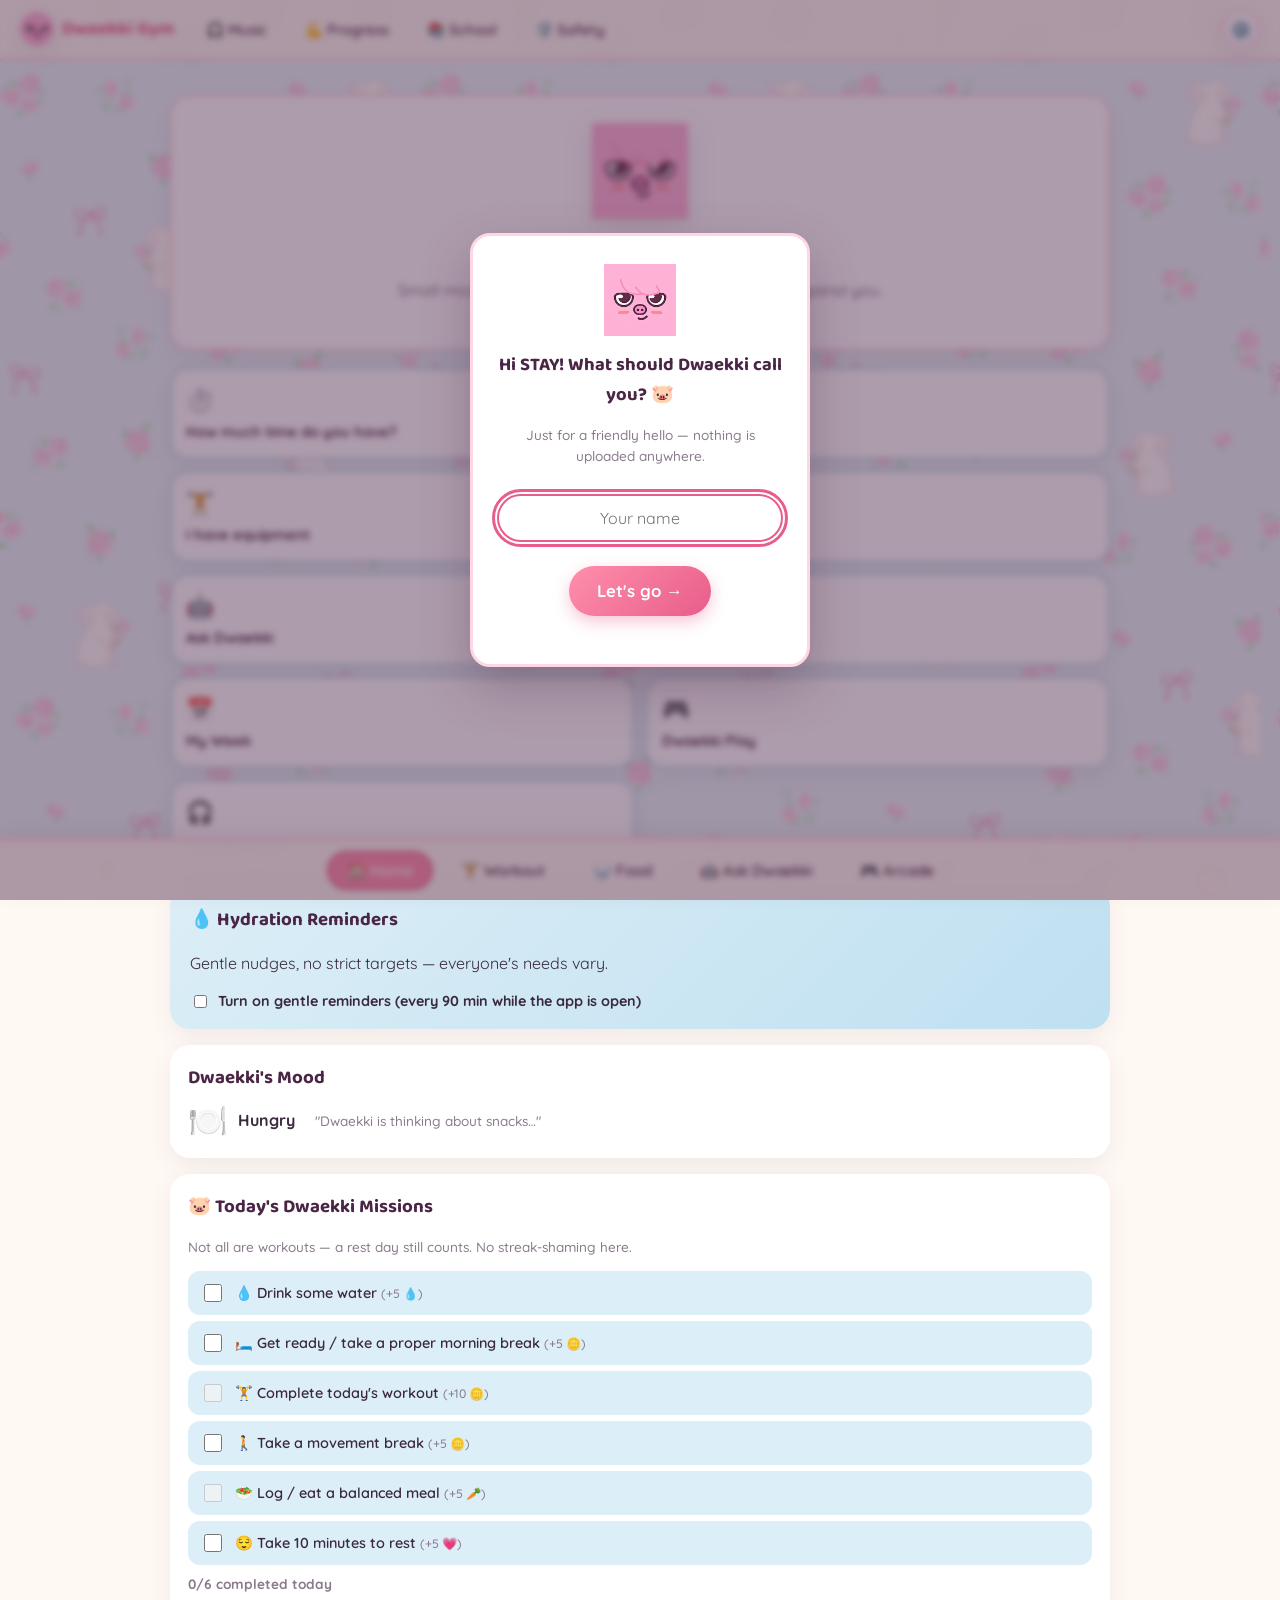
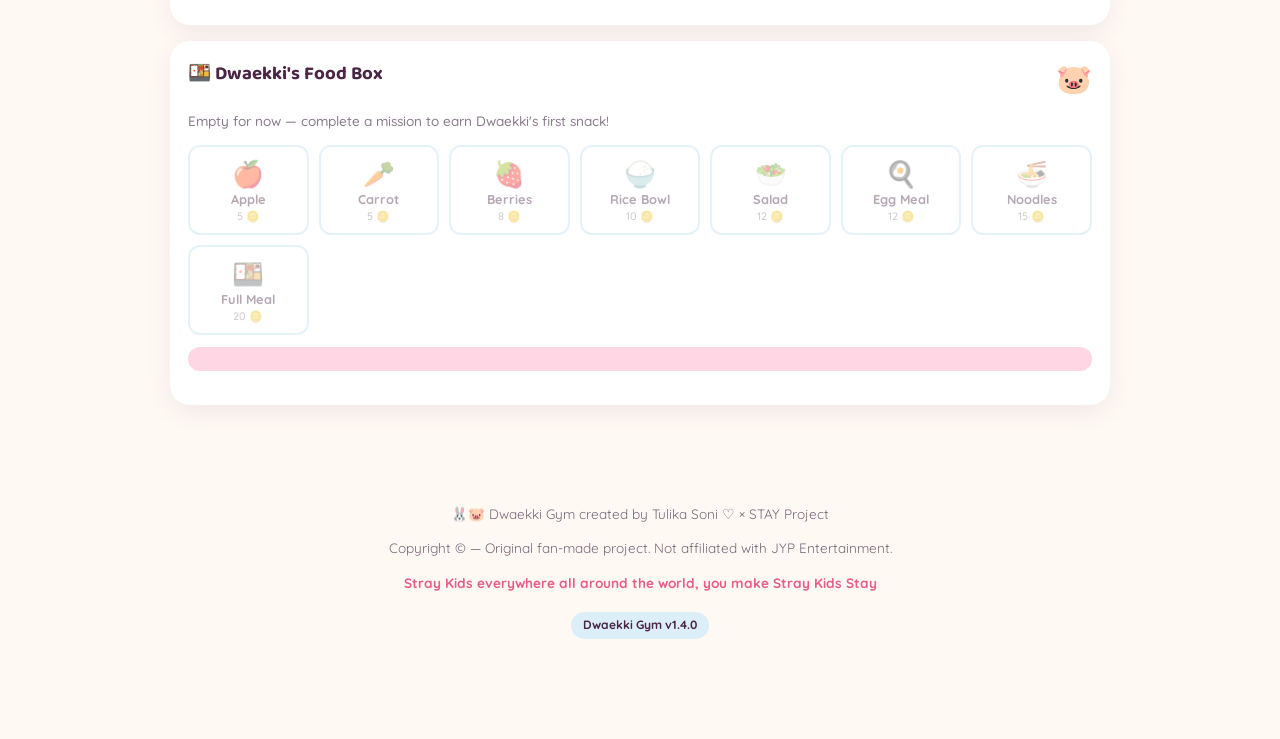
==== commit b58deb7c: "Add files via upload" ====
--- a/index.html
+++ b/index.html
@@ -35,11 +35,6 @@
   </div>
 
   <nav class="topnav" id="topnav">
-    <button data-nav="home" class="nav-btn active">🏠 Home</button>
-    <button data-nav="workout" class="nav-btn">🏋️ Workout</button>
-    <button data-nav="food" class="nav-btn">🍚 Food</button>
-    <button data-nav="ai" class="nav-btn">🤖 Ask Dwaekki</button>
-    <button data-nav="arcade" class="nav-btn">🎮 Arcade</button>
     <button data-nav="music" class="nav-btn">🎧 Music</button>
     <button data-nav="progress" class="nav-btn">💪 Progress</button>
     <button data-nav="school" class="nav-btn">📚 School</button>
@@ -61,10 +56,24 @@
         <div class="settings-row">
           <button id="installBtn" class="install-btn hidden">⬇️ Install</button>
         </div>
+        <div class="settings-row">
+          <span class="settings-label">🎨 Wallpaper Shop</span>
+          <p class="muted" style="margin:0 0 6px;">Spend your 🪙 Dwaekki Coins on a new background for the whole app.</p>
+          <div class="wallpaper-grid" id="wallpaperGrid"></div>
+        </div>
       </div>
     </div>
   </div>
 </header>
+
+<!-- ============ BOTTOM NAV (desktop / tablet) ============ -->
+<nav class="bottomnav-desktop" id="bottomnavDesktop">
+  <button data-nav="home" class="desktop-bottom-btn active">🏠 Home</button>
+  <button data-nav="workout" class="desktop-bottom-btn">🏋️ Workout</button>
+  <button data-nav="food" class="desktop-bottom-btn">🍚 Food</button>
+  <button data-nav="ai" class="desktop-bottom-btn">🤖 Ask Dwaekki</button>
+  <button data-nav="arcade" class="desktop-bottom-btn">🎮 Arcade</button>
+</nav>
 
 <!-- ============ BOTTOM MOBILE NAV ============ -->
 <nav class="bottomnav" id="bottomnav">
@@ -81,28 +90,6 @@
     <img src="logo.png" alt="Dwaekki Gym logo" class="greet-logo" />
     <h1>Hi <span id="userNameDisplay" class="accent">STAY</span> <span class="wave">👋</span></h1>
     <p class="hero-sub" id="greetSub">Small movement counts. Dwaekki isn't keeping score against you.</p>
-  </section>
-
-  <section class="card missions-card">
-    <h3>🐷 Today's Dwaekki Missions</h3>
-    <p class="muted">Not all are workouts — a rest day still counts. No streak-shaming here.</p>
-    <div id="missionsList"></div>
-    <p id="missionsCount" class="muted" style="margin-top:8px;font-weight:700;"></p>
-  </section>
-
-  <section class="card mood-card">
-    <h3>Dwaekki's Mood</h3>
-    <div id="dwaekkiMood" class="mood-display"></div>
-  </section>
-
-  <section class="card foodbox-card">
-    <div style="display:flex;justify-content:space-between;align-items:center;">
-      <h3>🍱 Dwaekki's Food Box</h3>
-      <span style="font-size:1.8rem;">🐷</span>
-    </div>
-    <p id="foodBoxHistory" class="muted"></p>
-    <div id="foodShopGrid" class="food-shop-grid"></div>
-    <p id="foodBoxReaction" class="dwaekki-says"></p>
   </section>
 
   <section class="pill-grid">
@@ -122,6 +109,28 @@
     <p>Gentle nudges, no strict targets — everyone's needs vary.</p>
     <label class="hydro-toggle"><input type="checkbox" id="hydrationToggle" /> Turn on gentle reminders (every 90 min while the app is open)</label>
     <p id="hydrationNote" class="muted hidden">💧 Reminders are on — Dwaekki will nudge you gently.</p>
+  </section>
+
+  <section class="card mood-card">
+    <h3>Dwaekki's Mood</h3>
+    <div id="dwaekkiMood" class="mood-display"></div>
+  </section>
+
+  <section class="card missions-card">
+    <h3>🐷 Today's Dwaekki Missions</h3>
+    <p class="muted">Not all are workouts — a rest day still counts. No streak-shaming here.</p>
+    <div id="missionsList"></div>
+    <p id="missionsCount" class="muted" style="margin-top:8px;font-weight:700;"></p>
+  </section>
+
+  <section class="card foodbox-card">
+    <div style="display:flex;justify-content:space-between;align-items:center;">
+      <h3>🍱 Dwaekki's Food Box</h3>
+      <span style="font-size:1.8rem;">🐷</span>
+    </div>
+    <p id="foodBoxHistory" class="muted"></p>
+    <div id="foodShopGrid" class="food-shop-grid"></div>
+    <p id="foodBoxReaction" class="dwaekki-says"></p>
   </section>
 </main>
 
@@ -367,9 +376,30 @@
 <!-- ============ MUSIC ============ -->
 <main id="view-music" class="view">
   <h2>🎧 Dwaekki Music</h2>
-  <p class="section-sub">Bring your own workout playlist — paste any YouTube link (a song, mix, or playlist) and it'll play right here while you move.</p>
+  <p class="section-sub">Connect your own music platform, or just paste a YouTube link — either way, keep the beat going while you move.</p>
+
+  <div class="card music-connect-card">
+    <h3>🔗 Connect your music</h3>
+    <p class="muted" id="spotifyStatus">Not connected</p>
+    <div class="connect-row">
+      <button id="spotifyLoginBtn" class="platform-btn spotify-btn">🟢 Sign in with Spotify</button>
+      <button id="spotifyLogoutBtn" class="platform-btn hidden">Disconnect Spotify</button>
+      <button class="platform-btn disabled" disabled title="Apple Music needs a signed developer token from a server — not something a fan-made static app can do safely yet.">🍎 Sign in with Apple Music (coming soon)</button>
+      <button class="platform-btn disabled" disabled title="YouTube Music doesn't offer a public sign-in API for personal playback yet.">▶️ Sign in with YouTube Music (coming soon)</button>
+    </div>
+
+    <div id="spotifySearchWrap" class="hidden">
+      <form id="spotifySearchForm" class="pantry-row" style="margin-top:14px;">
+        <input id="spotifySearchInput" type="text" placeholder="Search a song or artist on Spotify…" autocomplete="off" />
+        <button type="submit" class="btn-primary">Search</button>
+      </form>
+      <div id="spotifyResults" class="spotify-results"></div>
+      <p class="muted" style="margin-top:8px;">Previews are 30 seconds where Spotify provides one — tap "Open in Spotify" for the full track.</p>
+    </div>
+  </div>
 
   <div class="card music-card">
+    <h3>Or paste a link</h3>
     <div class="pantry-row">
       <input id="musicInput" type="text" placeholder="Paste a YouTube link…" autocomplete="off" />
       <button id="musicPlayBtn" class="btn-primary">Play</button>
@@ -414,10 +444,6 @@
 
   <h3>🏆 Achievements</h3>
   <div class="achieve-grid" id="achieveGrid"></div>
-
-  <h3>🎨 Wallpaper Shop</h3>
-  <p class="section-sub">Spend your 🪙 Dwaekki Coins on a new background for the whole app.</p>
-  <div class="wallpaper-grid" id="wallpaperGrid"></div>
 </main>
 
 <!-- ============ SCHOOL ============ -->
@@ -447,6 +473,17 @@
   <div class="card">
     Dwaekki is a fitness helper, not a medical professional. For pain, injury, fainting, breathing problems, disordered eating, or any medical concern — please talk to a parent/guardian, doctor, physiotherapist, or other qualified professional.
   </div>
+
+  <div class="card privacy-card">
+    <h3>🔒 Privacy</h3>
+    <ul class="safety-list">
+      <li>Everything (name, progress, week planner, points) stays on this device.</li>
+      <li>No location, contacts, or personal/health data is collected.</li>
+      <li>Your offline Dwaekki tools (workouts, food ideas, the mission game) run fully on this device.</li>
+      <li>When you use Ask Dwaekki's online AI, your message is sent to the AI service Dwaekki uses (Puter) so it can reply — Dwaekki Gym itself doesn't store that chat history on a server.</li>
+    </ul>
+    <button id="clearDataBtn" class="btn-danger">Clear My Data</button>
+  </div>
 </main>
 
 <footer class="site-footer">
@@ -469,6 +506,7 @@
 <script src="data.js"></script>
 <script src="ai.js"></script>
 <script src="games.js"></script>
+<script src="spotify.js"></script>
 <script src="app.js"></script>
 </body>
 </html>
--- a/style.css
+++ b/style.css
@@ -70,12 +70,14 @@
 .settings-panel{
   position:absolute; top:46px; right:0; z-index:60;
   background:white; border:2px solid var(--pink-soft); border-radius:var(--radius);
-  box-shadow:var(--shadow); padding:14px; min-width:220px;
+  box-shadow:var(--shadow); padding:14px; width:280px; max-width:88vw;
+  max-height:70vh; overflow-y:auto;
 }
 .settings-panel.hidden{display:none;}
 .settings-panel h4{margin:0 0 10px; color:var(--pink-deep); font-family:var(--font-display);}
 .settings-row{margin-bottom:10px; display:flex; flex-direction:column; gap:6px;}
 .settings-row:last-child{margin-bottom:0;}
+.settings-row + .settings-row{border-top:1px solid var(--pink-soft); padding-top:10px;}
 .settings-label{font-size:.8rem; font-weight:700; color:var(--plum); opacity:.75;}
 .settings-panel .currency-strip{flex-wrap:wrap;}
 .settings-panel .install-btn{width:100%;}
@@ -109,6 +111,12 @@
   padding:7px 14px; border-radius:999px; margin-top:8px;
 }
 .linklike{background:none; border:none; color:var(--pink-deep); text-decoration:underline; font-weight:700; padding:0; cursor:pointer;}
+.btn-danger{
+  background:#F8D7DA; color:#8a2e3b; border:2px solid #f0aeb5;
+  padding:10px 20px; border-radius:999px; font-weight:700; margin-top:10px;
+}
+.btn-danger:hover{background:#f4b9c0;}
+.privacy-card ul{margin-bottom:0;}
 
 /* ===== Dashboard ===== */
 .dash-grid{display:grid; grid-template-columns:repeat(auto-fit, minmax(220px,1fr)); gap:16px; margin-top:26px;}
@@ -204,7 +212,7 @@
 .site-footer{text-align:center; padding:24px; color:#7a6a7c; font-size:.85rem;}
 
 @media (max-width:640px){
-  .topbar{flex-direction:column; align-items:flex-start;}
+  .topbar{flex-direction:row; align-items:center; justify-content:space-between; flex-wrap:nowrap;}
   .topnav{width:100%; justify-content:flex-start;}
   .hero h1{font-size:1.5rem;}
 }
@@ -330,6 +338,7 @@
 .bottomnav{display:none;}
 @media (max-width:760px){
   .topnav{display:none;}
+  .bottomnav-desktop{display:none !important;}
   .bottomnav{
     display:flex; justify-content:space-around; align-items:center;
     position:fixed; bottom:0; left:0; right:0; z-index:100;
@@ -347,12 +356,52 @@
   .topbar{padding:10px 14px;}
 }
 
+/* ===== Bottom nav (desktop / tablet) ===== */
+.bottomnav-desktop{display:none;}
+@media (min-width:761px){
+  .bottomnav-desktop{
+    display:flex; justify-content:center; align-items:center; gap:8px;
+    position:fixed; bottom:0; left:0; right:0; z-index:100;
+    background:rgba(255,249,244,0.95); backdrop-filter:blur(6px);
+    border-top:3px solid var(--pink-soft);
+    padding:10px 14px;
+    box-shadow:0 -6px 18px rgba(74,37,69,0.08);
+  }
+  .desktop-bottom-btn{
+    background:transparent; border:2px solid transparent; border-radius:999px;
+    padding:8px 18px; font-weight:600; color:var(--plum); font-size:.95rem;
+  }
+  .desktop-bottom-btn:hover{background:var(--pink-soft);}
+  .desktop-bottom-btn.active{background:var(--pink); color:white; border-color:var(--pink-deep);}
+  body{padding-bottom:64px;}
+}
+
 /* ===== Music view ===== */
 .music-card{margin-top:6px;}
 .music-embed-wrap{
   position:relative; width:100%; padding-top:56.25%; margin-top:14px; border-radius:var(--radius-sm); overflow:hidden;
 }
 .music-embed-wrap iframe{position:absolute; inset:0; width:100%; height:100%; border:0;}
+
+.music-connect-card{margin-top:18px;}
+.connect-row{display:flex; flex-wrap:wrap; gap:10px; margin-top:10px;}
+.platform-btn{
+  border-radius:999px; padding:10px 16px; font-weight:700; font-size:.9rem;
+  border:2px solid var(--sky-deep); background:white; color:var(--plum);
+}
+.platform-btn.spotify-btn{border-color:#1DB954; color:#158a3d;}
+.platform-btn.spotify-btn:hover{background:#e9fbf0;}
+.platform-btn.disabled{opacity:.55; cursor:not-allowed;}
+.spotify-results{display:flex; flex-direction:column; gap:10px; margin-top:12px;}
+.spotify-track-row{
+  display:flex; align-items:center; gap:10px; background:var(--cream);
+  border-radius:var(--radius-sm); padding:8px 10px; flex-wrap:wrap;
+}
+.spotify-track-art{width:44px; height:44px; border-radius:8px; object-fit:cover;}
+.spotify-track-info{flex:1; min-width:120px;}
+.spotify-track-name{font-weight:700; font-size:.92rem;}
+.spotify-track-artist{font-size:.78rem;}
+.spotify-track-row audio{height:32px; max-width:180px;}
 
 /* ===== Prettier Arcade ===== */
 .arcade-grid{
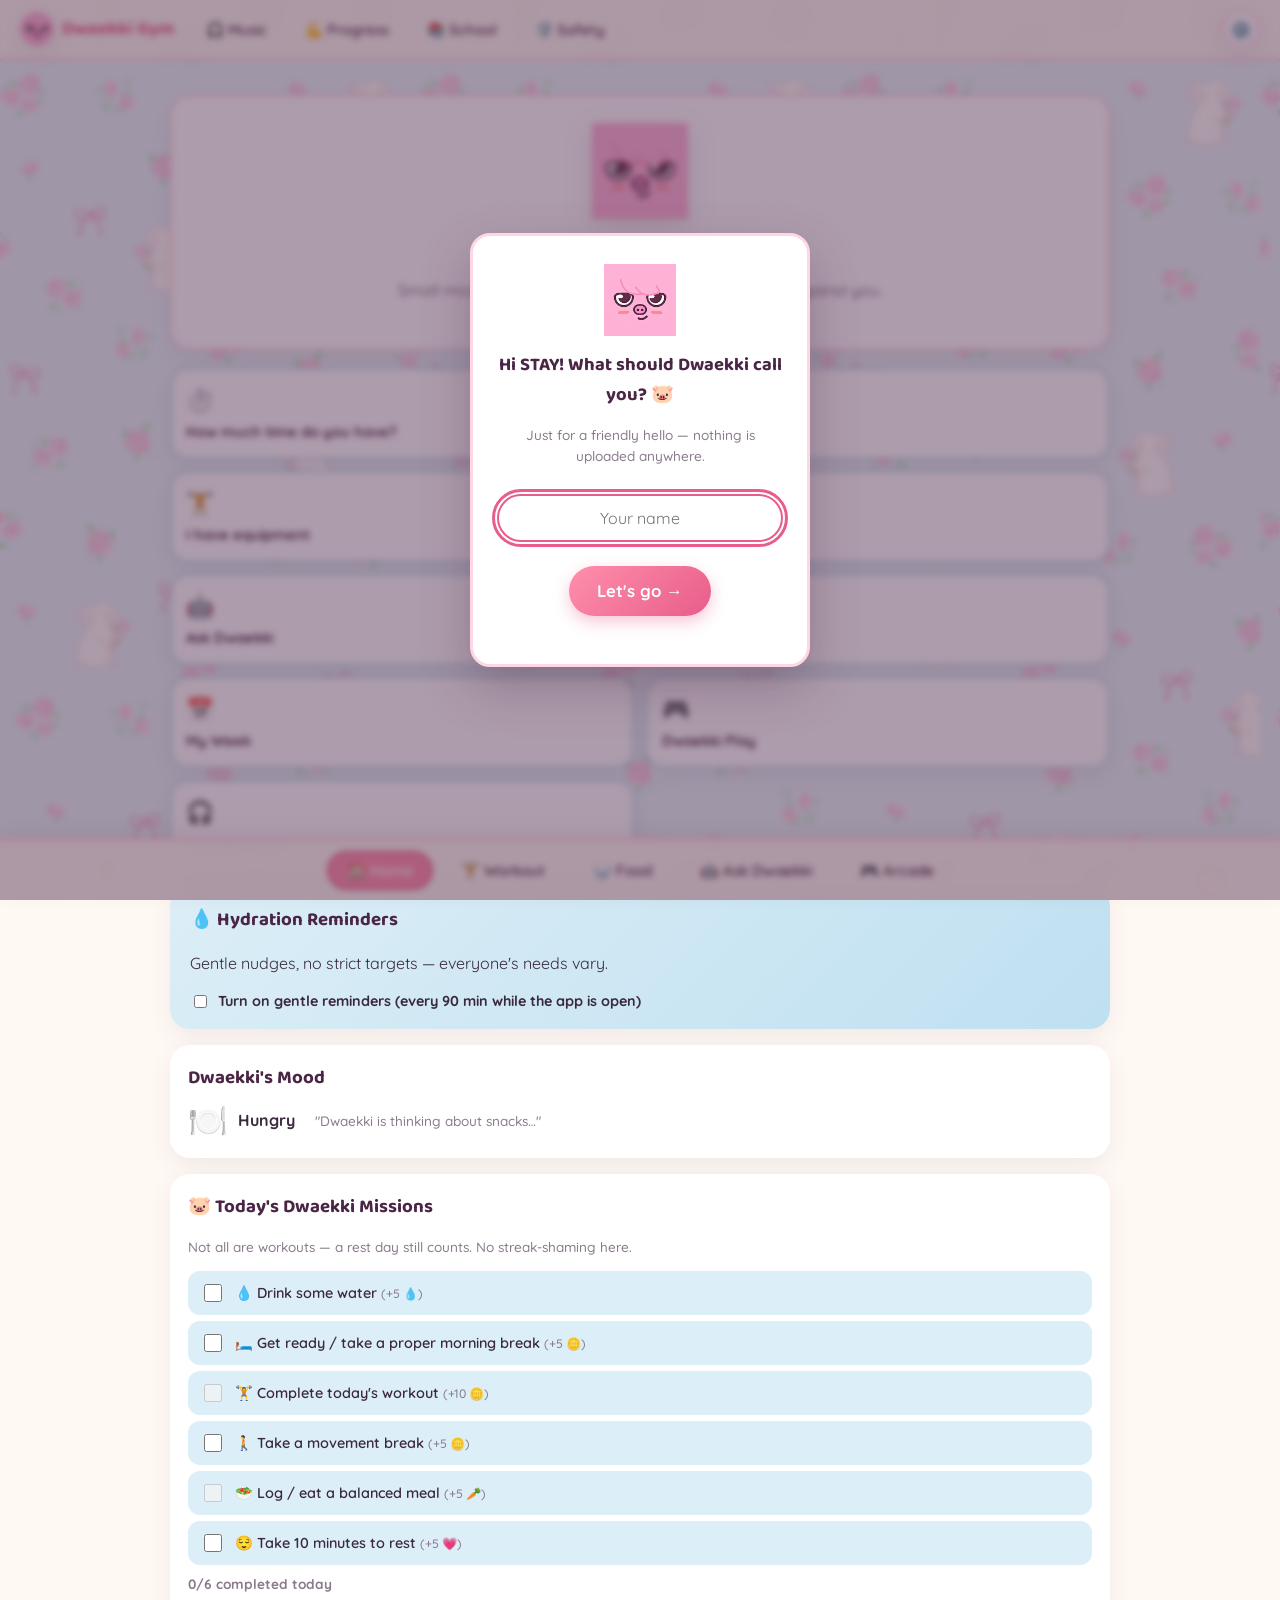
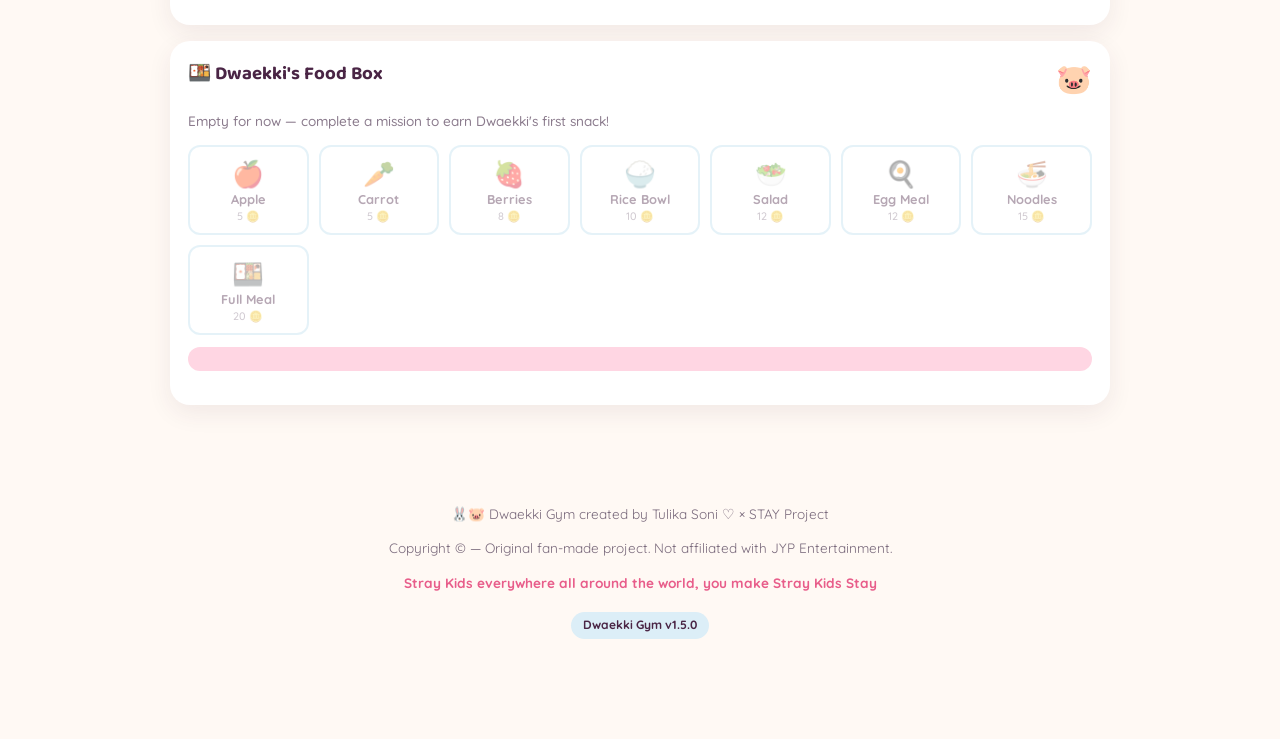
==== commit fdc61750: "Add files via upload" ====
--- a/index.html
+++ b/index.html
@@ -254,29 +254,20 @@
 <!-- ============ FOOD ============ -->
 <main id="view-food" class="view">
   <h2>🍚 Food Section</h2>
-  <p class="section-sub">Balanced ≠ restrictive. Food here is about energy, growth and enjoyment — never a diet plan or calorie count.</p>
-
-  <div class="step">
-    <h3>Choose your eating style</h3>
-    <div class="choice-row" id="dietChoice">
-      <button class="choice-pill" data-diet="veg">🌱 Veg</button>
-      <button class="choice-pill" data-diet="eggitarian">🥚 Eggitarian</button>
-      <button class="choice-pill" data-diet="nonveg">🍗 Non-Veg</button>
-    </div>
-  </div>
-
-  <div class="step">
-    <h3>Choose your region</h3>
-    <div class="choice-row" id="regionChoice">
-      <button class="choice-pill" data-region="indian">🇮🇳 Indian</button>
-      <button class="choice-pill" data-region="korean">🇰🇷 Korean</button>
-      <button class="choice-pill" data-region="japanese">🇯🇵 Japanese</button>
-      <button class="choice-pill" data-region="filipino">🇵🇭 Filipino</button>
-      <button class="choice-pill" data-region="thai">🇹🇭 Thai</button>
-      <button class="choice-pill" data-region="indonesian">🇮🇩 Indonesian</button>
-      <button class="choice-pill" data-region="american">🇺🇸 American</button>
-      <button class="choice-pill" data-region="european">🇪🇺 European</button>
-      <button class="choice-pill" data-region="other">🌎 Other / Mixed</button>
+  <p class="section-sub">No strict diets here — just balanced, worldwide-STAY meal ideas.</p>
+
+  <div class="food-controls">
+    <div class="control-block">
+      <label for="regionSelect">Region</label>
+      <select id="regionSelect"></select>
+    </div>
+    <div class="control-block">
+      <label>Diet</label>
+      <div class="choice-row" id="dietChoice">
+        <button class="choice-pill selected" data-diet="veg">Vegetarian</button>
+        <button class="choice-pill" data-diet="eggitarian">Eggetarian</button>
+        <button class="choice-pill" data-diet="nonveg">Non-vegetarian</button>
+      </div>
     </div>
   </div>
 
@@ -384,8 +375,6 @@
     <div class="connect-row">
       <button id="spotifyLoginBtn" class="platform-btn spotify-btn">🟢 Sign in with Spotify</button>
       <button id="spotifyLogoutBtn" class="platform-btn hidden">Disconnect Spotify</button>
-      <button class="platform-btn disabled" disabled title="Apple Music needs a signed developer token from a server — not something a fan-made static app can do safely yet.">🍎 Sign in with Apple Music (coming soon)</button>
-      <button class="platform-btn disabled" disabled title="YouTube Music doesn't offer a public sign-in API for personal playback yet.">▶️ Sign in with YouTube Music (coming soon)</button>
     </div>
 
     <div id="spotifySearchWrap" class="hidden">
@@ -395,6 +384,23 @@
       </form>
       <div id="spotifyResults" class="spotify-results"></div>
       <p class="muted" style="margin-top:8px;">Previews are 30 seconds where Spotify provides one — tap "Open in Spotify" for the full track.</p>
+    </div>
+  </div>
+
+  <div class="card music-connect-card">
+    <h3>🎵 No Spotify? Find it on your platform</h3>
+    <p class="muted">Type a song or artist, then tap wherever you already listen — it opens their search, already logged into your account in your browser.</p>
+    <form id="platformSearchForm" class="pantry-row" style="margin-top:10px;">
+      <input id="platformSearchInput" type="text" placeholder="Search a song or artist…" autocomplete="off" />
+    </form>
+    <div class="connect-row" style="margin-top:10px;">
+      <button class="platform-btn platform-pick" data-platform="apple">🍎 Apple Music</button>
+      <button class="platform-btn platform-pick" data-platform="ytmusic">▶️ YouTube Music</button>
+      <button class="platform-btn platform-pick" data-platform="amazon">🎧 Amazon Music</button>
+      <button class="platform-btn platform-pick" data-platform="tidal">🌊 Tidal</button>
+      <button class="platform-btn platform-pick" data-platform="qobuz">🎼 Qobuz</button>
+      <button class="platform-btn platform-pick" data-platform="jiosaavn">💚 JioSaavn</button>
+      <button class="platform-btn platform-pick" data-platform="gaana">🧡 Gaana</button>
     </div>
   </div>
 
--- a/style.css
+++ b/style.css
@@ -133,6 +133,13 @@
 /* ===== Steps / choices ===== */
 .step{margin-bottom:22px;}
 .choice-row{display:flex; gap:8px; flex-wrap:wrap;}
+.food-controls{display:flex; gap:16px; flex-wrap:wrap; margin-bottom:16px;}
+.control-block{flex:1; min-width:220px;}
+.control-block label{display:block; font-size:.8rem; font-weight:700; margin-bottom:6px; color:var(--plum); opacity:.8;}
+.control-block select{
+  width:100%; padding:10px 14px; border-radius:999px; border:2px solid var(--sky-deep);
+  background:white; font-family:inherit; font-weight:600; color:var(--ink); font-size:.95rem;
+}
 .choice-pill{
   background:white; border:2px solid var(--sky-deep); border-radius:999px;
   padding:9px 16px; font-weight:600; color:var(--plum); font-size:.92rem;
@@ -392,6 +399,7 @@
 .platform-btn.spotify-btn{border-color:#1DB954; color:#158a3d;}
 .platform-btn.spotify-btn:hover{background:#e9fbf0;}
 .platform-btn.disabled{opacity:.55; cursor:not-allowed;}
+.platform-btn.platform-pick:hover{background:var(--pink-soft); border-color:var(--pink-deep);}
 .spotify-results{display:flex; flex-direction:column; gap:10px; margin-top:12px;}
 .spotify-track-row{
   display:flex; align-items:center; gap:10px; background:var(--cream);
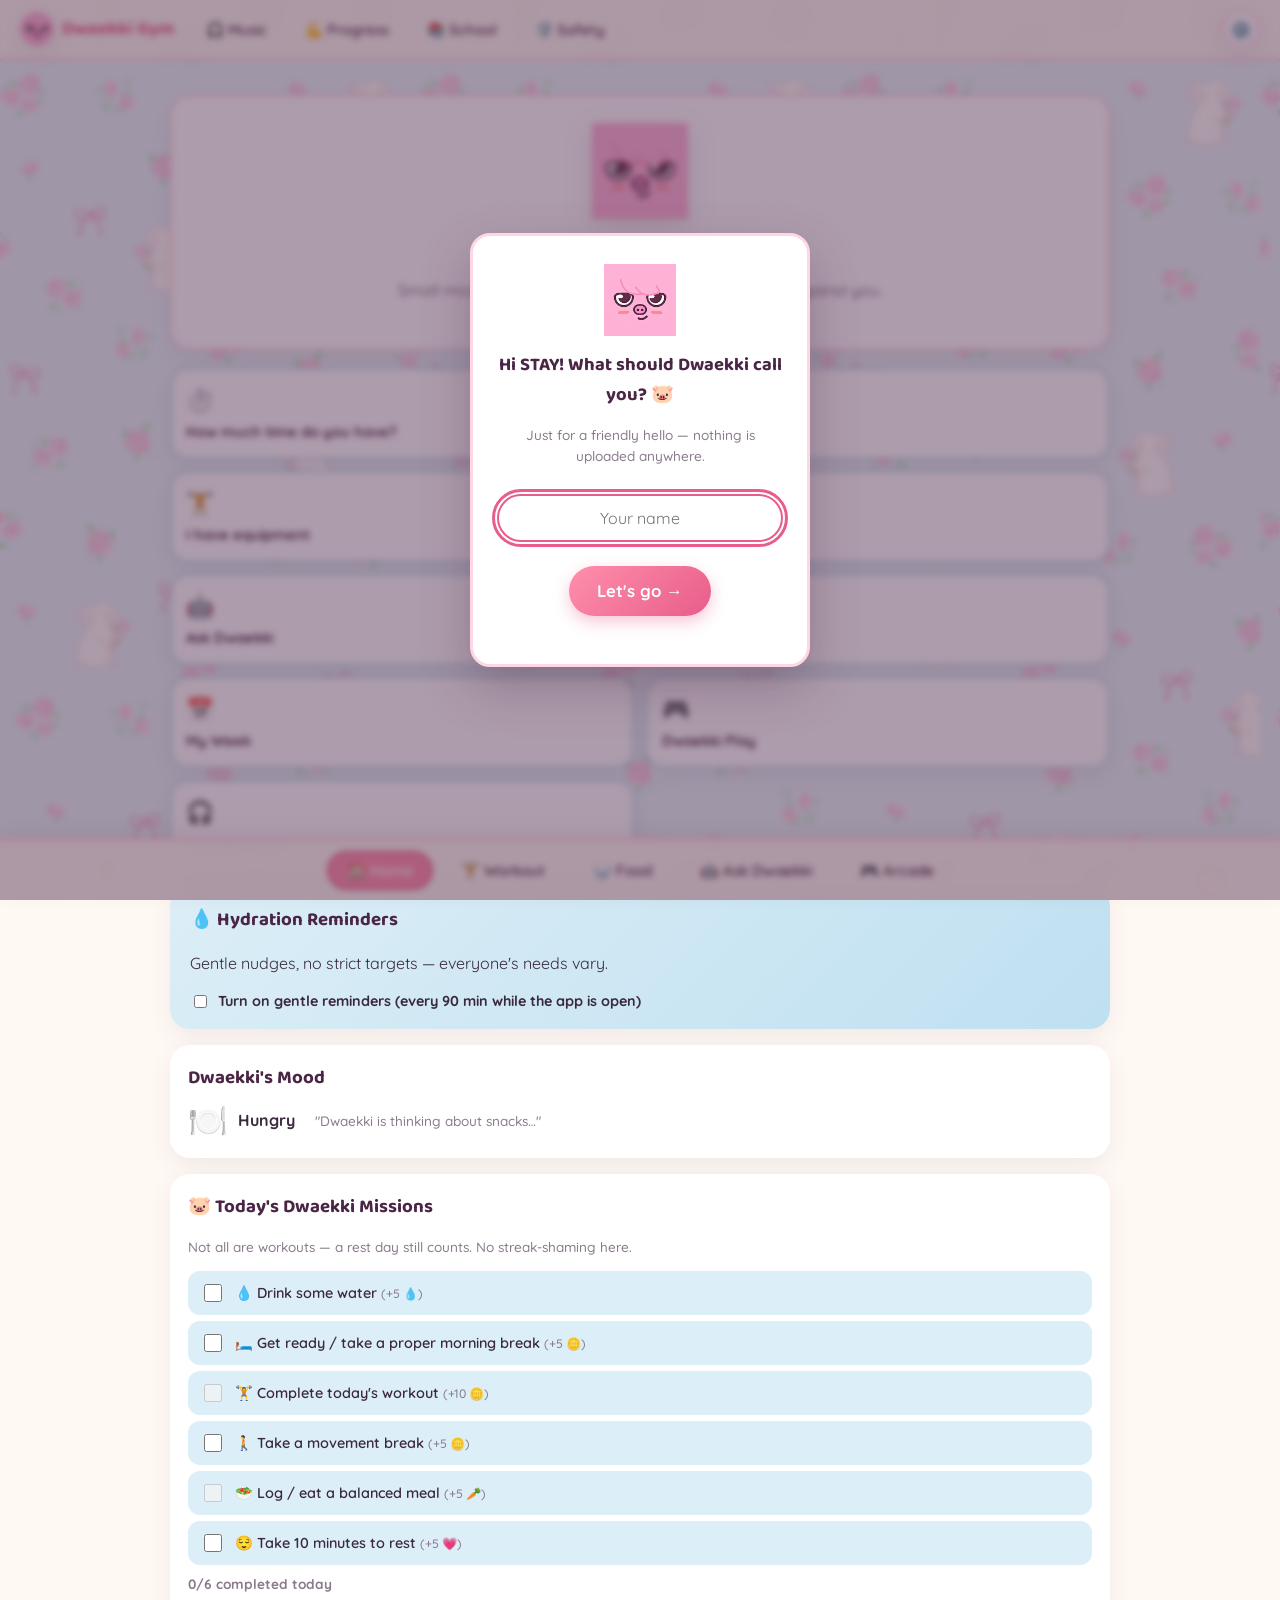
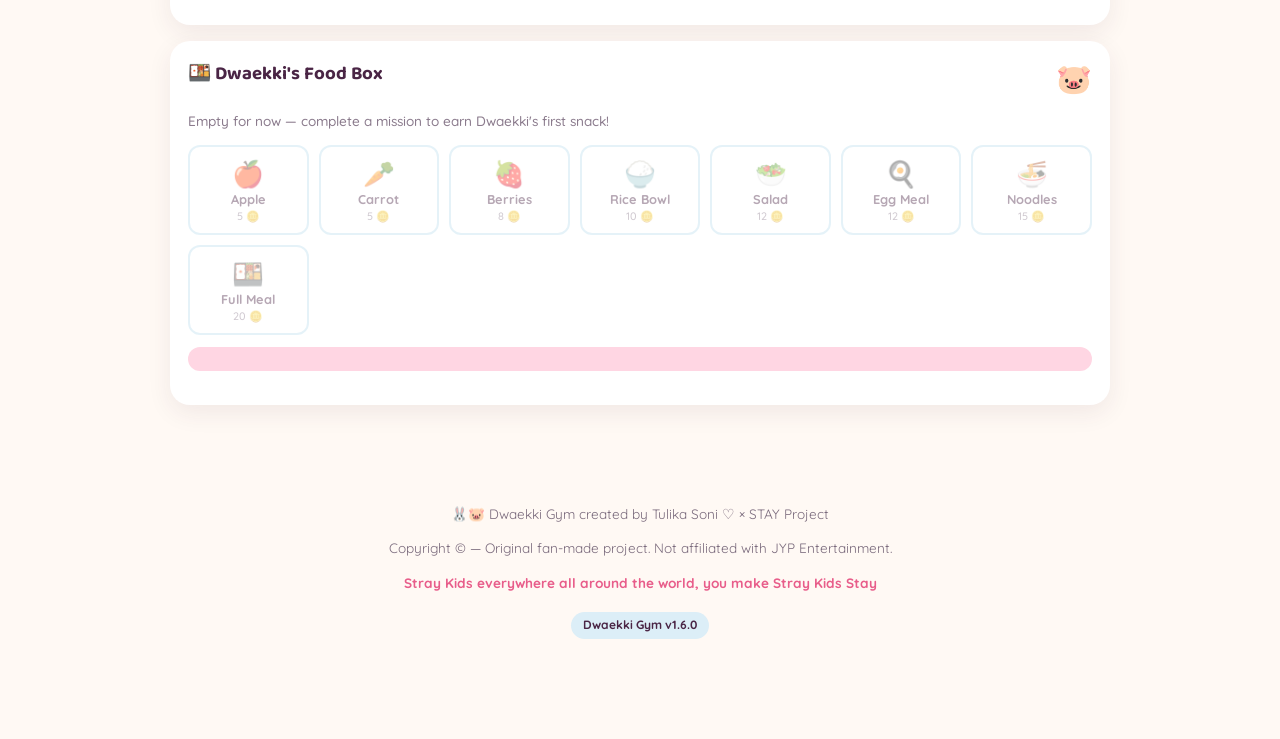
==== commit fa8133c8: "Add files via upload" ====
--- a/index.html
+++ b/index.html
@@ -93,7 +93,7 @@
   </section>
 
   <section class="pill-grid">
-    <button class="pill-card" data-nav="workout"><span class="pill-emoji">⏱️</span>How much time do you have?</button>
+    <button class="pill-card" data-nav="time"><span class="pill-emoji">⏱️</span>How much time do you have?</button>
     <button class="pill-card" data-quick-eq="none"><span class="pill-emoji">🧍</span>I have nothing</button>
     <button class="pill-card" data-quick-eq="some"><span class="pill-emoji">🏋️</span>I have equipment</button>
     <button class="pill-card" data-quick-goal="gentle"><span class="pill-emoji">🛌</span>Low-Energy Day</button>
@@ -188,29 +188,68 @@
     <h3 id="workoutTitle"></h3>
     <ol id="workoutList" class="exercise-list"></ol>
     <div class="workout-actions">
-      <button id="completeWorkoutBtn" class="btn-primary">✅ I did this!</button>
+      <button id="startGuidedTimerBtn" class="btn-primary big">▶️ Start Guided Timer</button>
+    </div>
+    <div class="workout-actions">
+      <button id="completeWorkoutBtn" class="btn-ghost">✅ I already did this</button>
       <button id="missedDayBtn" class="btn-ghost">🔄 I missed today</button>
     </div>
     <p id="dwaekkiSays" class="dwaekki-says"></p>
-
-    <div class="timer-box">
-      <h4>⏱️ Workout Timer</h4>
-      <div class="timer-display" id="timerDisplay">00:30</div>
-      <div class="timer-presets">
-        <button data-secs="30">30s</button>
-        <button data-secs="45">45s</button>
-        <button data-secs="60">1 min</button>
-        <button data-secs="120">2 min</button>
-      </div>
+  </div>
+
+  <div class="card safety-note">🛡️ Stop if something causes real pain. This is general movement guidance, not personal medical advice — see the <button class="linklike" data-nav="safety">Safety Center</button> for the full rules.</div>
+</main>
+
+<!-- ============ HOW MUCH TIME DO YOU HAVE? ============ -->
+<main id="view-time" class="view">
+  <h2>⏱️ How much time do you have?</h2>
+  <p class="section-sub">Dwaekki will size a workout to fit — pick a number below.</p>
+  <div class="choice-row" id="timeChipRow">
+    <button class="time-chip" data-mins="5">5 min</button>
+    <button class="time-chip" data-mins="10">10 min</button>
+    <button class="time-chip" data-mins="15">15 min</button>
+    <button class="time-chip" data-mins="20">20 min</button>
+    <button class="time-chip" data-mins="30">30 min</button>
+  </div>
+  <p class="muted" style="margin-top:14px;">Uses whatever equipment + goal you last picked in the Workout Hub (defaults to bodyweight · general fitness).</p>
+</main>
+
+<!-- ============ GUIDED WORKOUT TIMER ============ -->
+<main id="view-timer" class="view">
+  <div id="timerPreScreen">
+    <h2>🐷 Your Workout</h2>
+    <div class="timer-pre-card">
+      <p id="timerPreSummary" class="muted" style="font-size:.95rem;"></p>
+      <div class="switch-row"><span>🔊 Sound</span><input type="checkbox" id="timerSoundToggle" checked /></div>
+      <div class="switch-row"><span>📳 Vibration</span><input type="checkbox" id="timerVibrationToggle" checked /></div>
+      <button id="timerBeginBtn" class="btn-primary big" style="margin-top:14px;">▶ Start Workout</button>
+    </div>
+  </div>
+
+  <div id="timerActiveScreen" class="hidden">
+    <div class="timer-active-card" id="timerActiveCard">
+      <p class="timer-step-label" id="timerStepLabel"></p>
+      <h2 id="timerExerciseName"></h2>
+      <div class="timer-countdown" id="timerCountdown">00:00</div>
+      <div class="timer-progress-bar"><div id="timerProgressFill" class="timer-progress-fill"></div></div>
+      <p id="timerNextLabel" class="muted"></p>
+      <p id="timerRestMsg" class="dwaekki-says hidden">💗 Sip some water, shake it out — back to it soon.</p>
       <div class="timer-controls">
-        <button id="timerStartBtn" class="btn-primary">▶️ Start</button>
-        <button id="timerPauseBtn" class="btn-ghost">⏸️ Pause</button>
-        <button id="timerResetBtn" class="btn-ghost">🔄 Reset</button>
-      </div>
-    </div>
-  </div>
-
-  <div class="card safety-note">🛡️ Stop if something causes real pain. This is general movement guidance, not personal medical advice — see the <button class="linklike" data-nav="safety">Safety Center</button> for the full rules.</div>
+        <button id="timerPauseBtn" class="btn-ghost">⏸️</button>
+        <button id="timerSkipBtn" class="btn-ghost">⏭️</button>
+        <button id="timerRestartBtn" class="btn-ghost">🔄</button>
+      </div>
+    </div>
+  </div>
+
+  <div id="timerDoneScreen" class="hidden">
+    <div class="timer-done-card">
+      <h2>🎉 You Did It!</h2>
+      <p class="dwaekki-says">Dwaekki is proud of you. Small movement still counts. ❤️</p>
+      <button id="timerFeedBtn" class="btn-primary big">🐰 Feed Dwaekki</button>
+      <button id="timerBackHomeBtn" class="btn-ghost" style="margin-top:10px;">↩ Back Home</button>
+    </div>
+  </div>
 </main>
 
 <!-- ============ WORKOUT LIBRARY (full browse) ============ -->
--- a/style.css
+++ b/style.css
@@ -441,15 +441,28 @@
 .chat-form input{border:none; padding:8px 14px;}
 .chat-form button{border-radius:999px;}
 
-/* ===== Workout timer ===== */
-.timer-box{
-  background:white; border-radius:var(--radius); box-shadow:var(--shadow); padding:18px 20px;
-  margin-top:14px; text-align:center; border:2px solid var(--pink-soft);
-}
-.timer-display{font-family:var(--font-display); font-size:2.6rem; color:var(--pink-deep); margin:6px 0;}
-.timer-controls{display:flex; gap:10px; justify-content:center; flex-wrap:wrap; margin-top:8px;}
-.timer-presets{display:flex; gap:8px; justify-content:center; flex-wrap:wrap; margin-top:10px;}
-.timer-presets button{background:var(--sky); border:none; border-radius:999px; padding:6px 14px; font-weight:700; color:var(--plum); font-size:.85rem;}
+/* ===== "How much time?" chips ===== */
+.time-chip{
+  background:white; border:2px solid var(--sky-deep); border-radius:999px;
+  padding:12px 22px; font-weight:700; color:var(--plum); font-size:1rem;
+}
+.time-chip:hover{background:var(--sky);}
+
+/* ===== Guided Workout Timer ===== */
+.timer-pre-card, .timer-active-card, .timer-done-card{
+  background:white; border-radius:var(--radius); box-shadow:var(--shadow); padding:22px 24px;
+  margin-top:14px; text-align:center; border:2px solid var(--pink-soft); max-width:460px; margin-left:auto; margin-right:auto;
+}
+.switch-row{display:flex; justify-content:space-between; align-items:center; padding:10px 4px; border-bottom:1px solid var(--pink-soft); font-weight:600;}
+.switch-row:last-of-type{border-bottom:none;}
+.timer-step-label{text-transform:uppercase; letter-spacing:.06em; font-size:.78rem; font-weight:700; color:var(--pink-deep); margin:0;}
+.timer-active-card h2{margin:6px 0 10px;}
+.timer-countdown{font-family:var(--font-display); font-size:3.2rem; color:var(--pink-deep); margin:6px 0;}
+.timer-progress-bar{background:var(--sky); border-radius:999px; height:10px; overflow:hidden; margin:10px 0;}
+.timer-progress-fill{background:var(--pink-deep); height:100%; width:0%; transition:width 1s linear;}
+.timer-controls{display:flex; gap:12px; justify-content:center; flex-wrap:wrap; margin-top:14px;}
+.timer-controls button{font-size:1.3rem; width:52px; height:52px; border-radius:50%; padding:0;}
+.timer-done-card .btn-primary.big{margin:14px auto 4px;}
 
 /* ===== Update toast ===== */
 .update-toast{
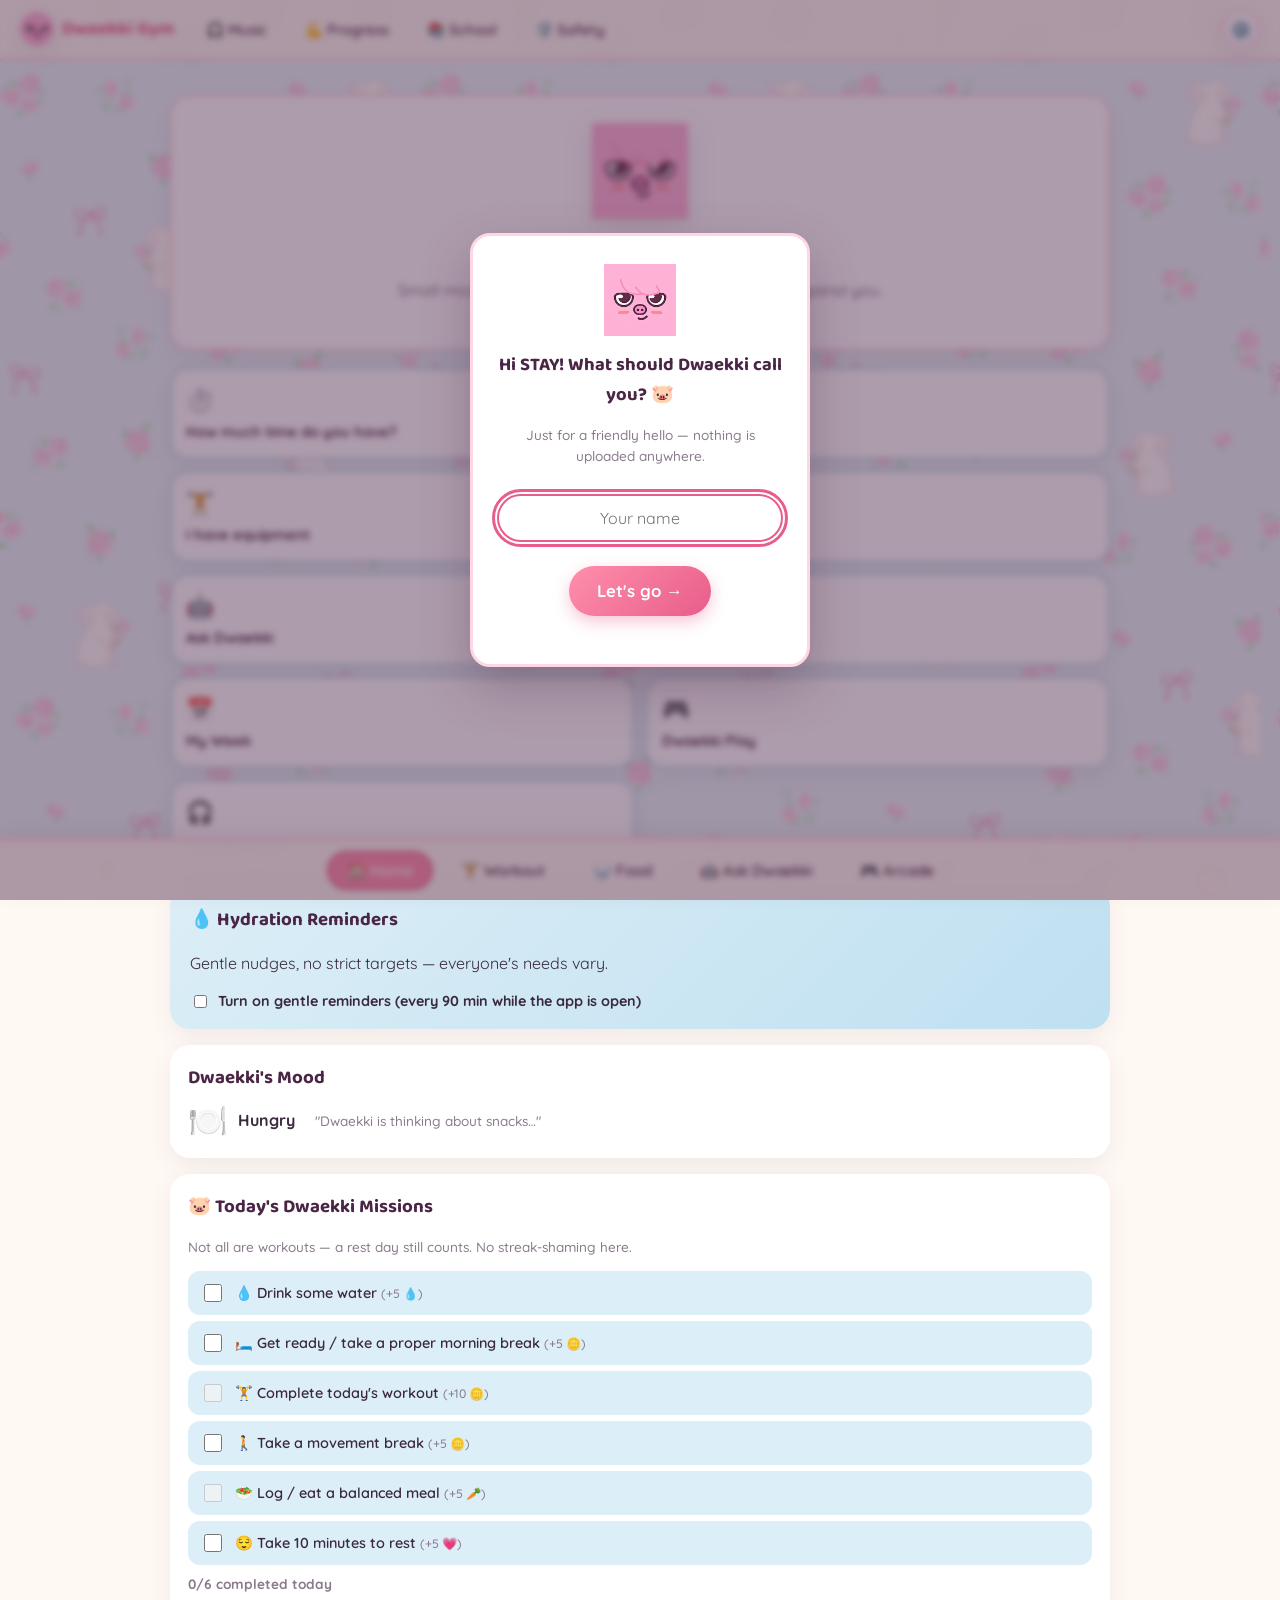
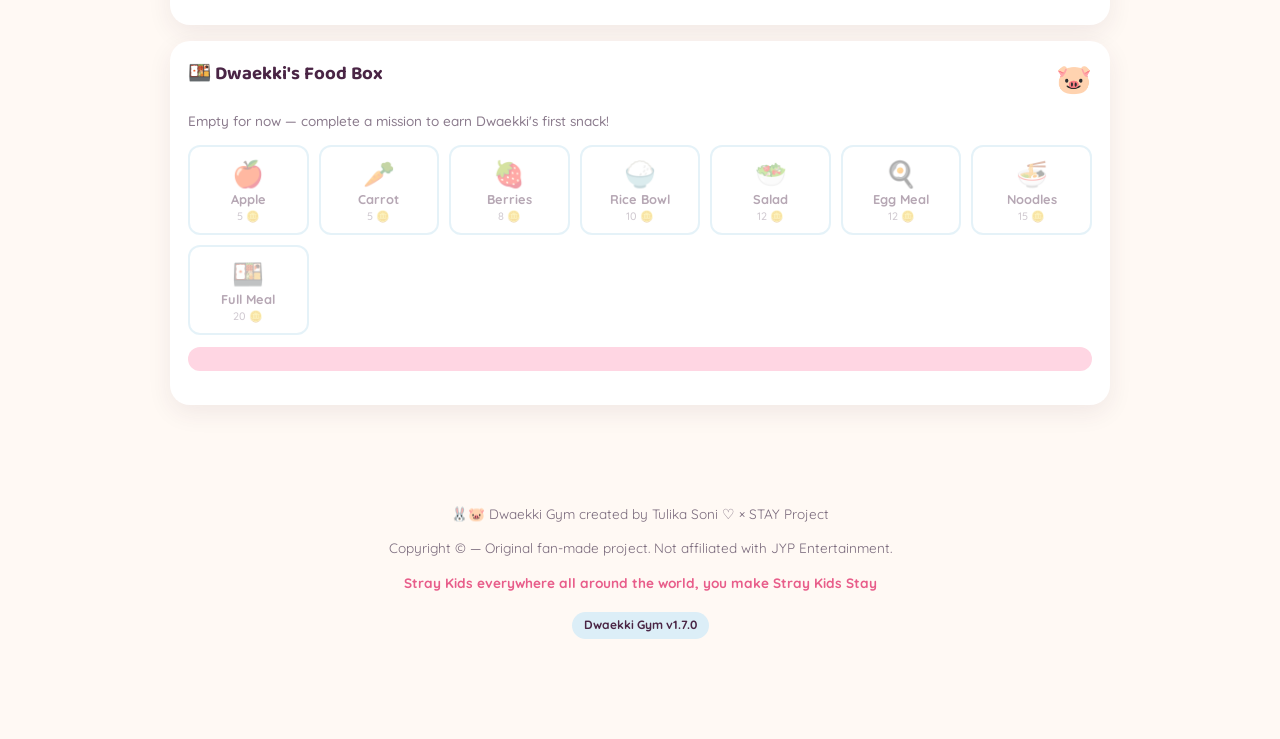
==== commit 8f58fa3b: "Add files via upload" ====
--- a/index.html
+++ b/index.html
@@ -13,6 +13,7 @@
 <link href="https://fonts.googleapis.com/css2?family=Baloo+2:wght@500;600;700;800&family=Quicksand:wght@400;500;600;700&display=swap" rel="stylesheet">
 <link rel="stylesheet" href="style.css" />
 <script src="https://js.puter.com/v2/"></script>
+<script src="https://accounts.google.com/gsi/client" async defer></script>
 </head>
 <body>
 
@@ -424,10 +425,22 @@
       <div id="spotifyResults" class="spotify-results"></div>
       <p class="muted" style="margin-top:8px;">Previews are 30 seconds where Spotify provides one — tap "Open in Spotify" for the full track.</p>
     </div>
+
+    <hr class="divider" />
+
+    <p class="muted" id="youtubeStatus">Not connected</p>
+    <div class="connect-row">
+      <button id="youtubeLoginBtn" class="platform-btn youtube-btn">▶️ Sign in with YouTube</button>
+      <button id="youtubeLogoutBtn" class="platform-btn hidden">Disconnect YouTube</button>
+    </div>
+    <div id="youtubeBrowseWrap" class="hidden">
+      <select id="youtubePlaylistSelect" style="margin-top:12px;"></select>
+      <div id="youtubeResults" class="spotify-results" style="margin-top:10px;"></div>
+    </div>
   </div>
 
   <div class="card music-connect-card">
-    <h3>🎵 No Spotify? Find it on your platform</h3>
+    <h3>🎵 No Spotify or YouTube? Find it on your platform</h3>
     <p class="muted">Type a song or artist, then tap wherever you already listen — it opens their search, already logged into your account in your browser.</p>
     <form id="platformSearchForm" class="pantry-row" style="margin-top:10px;">
       <input id="platformSearchInput" type="text" placeholder="Search a song or artist…" autocomplete="off" />
@@ -552,6 +565,7 @@
 <script src="ai.js"></script>
 <script src="games.js"></script>
 <script src="spotify.js"></script>
+<script src="youtube-connect.js"></script>
 <script src="app.js"></script>
 </body>
 </html>
--- a/style.css
+++ b/style.css
@@ -398,8 +398,16 @@
 }
 .platform-btn.spotify-btn{border-color:#1DB954; color:#158a3d;}
 .platform-btn.spotify-btn:hover{background:#e9fbf0;}
+.platform-btn.youtube-btn{border-color:#FF0000; color:#c40000;}
+.platform-btn.youtube-btn:hover{background:#ffecec;}
 .platform-btn.disabled{opacity:.55; cursor:not-allowed;}
 .platform-btn.platform-pick:hover{background:var(--pink-soft); border-color:var(--pink-deep);}
+#youtubePlaylistSelect{
+  width:100%; padding:10px 14px; border-radius:999px; border:2px solid var(--sky-deep);
+  background:white; font-family:inherit; font-weight:600; color:var(--ink); font-size:.9rem;
+}
+.youtube-track-row{width:100%; text-align:left; border:none; cursor:pointer;}
+.youtube-track-row:hover{background:var(--pink-soft);}
 .spotify-results{display:flex; flex-direction:column; gap:10px; margin-top:12px;}
 .spotify-track-row{
   display:flex; align-items:center; gap:10px; background:var(--cream);
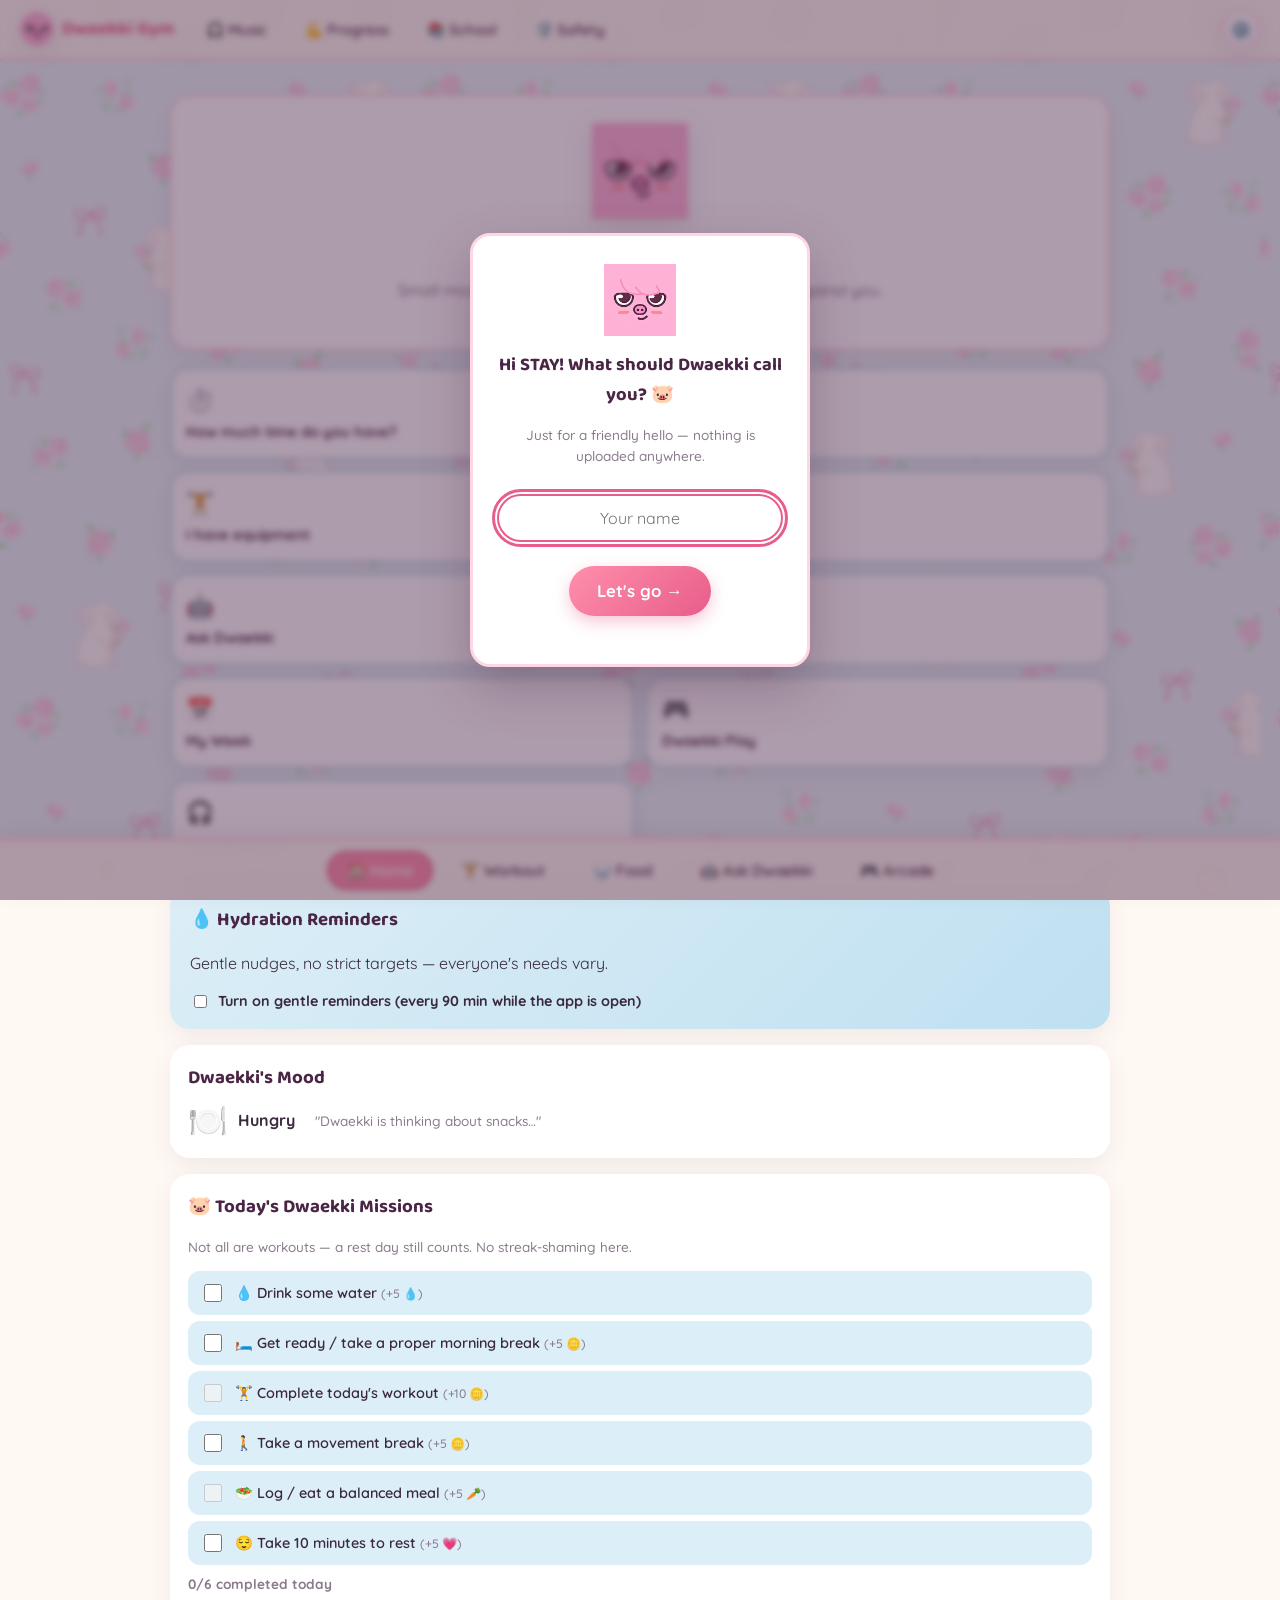
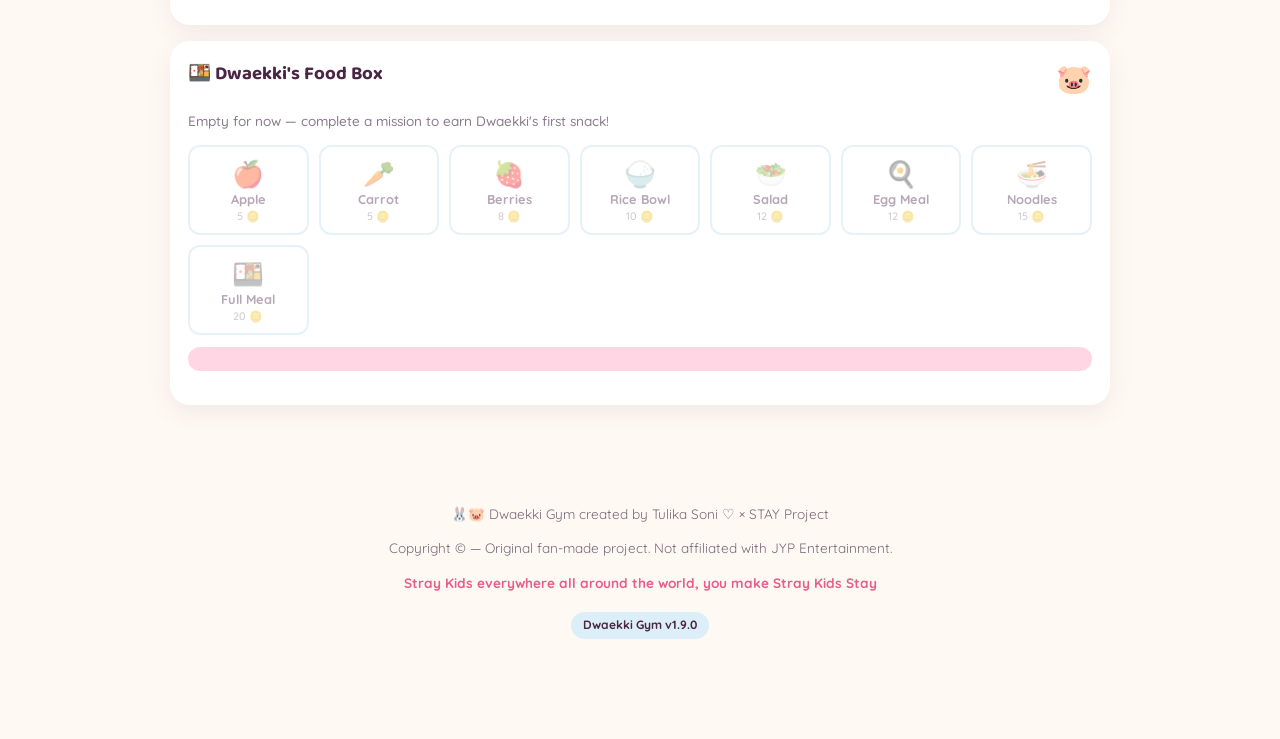
==== commit a5544af4: "Add files via upload" ====
--- a/index.html
+++ b/index.html
@@ -223,6 +223,8 @@
       <p id="timerPreSummary" class="muted" style="font-size:.95rem;"></p>
       <div class="switch-row"><span>🔊 Sound</span><input type="checkbox" id="timerSoundToggle" checked /></div>
       <div class="switch-row"><span>📳 Vibration</span><input type="checkbox" id="timerVibrationToggle" checked /></div>
+      <div class="switch-row"><span>🔆 Keep screen awake</span><input type="checkbox" id="timerWakeToggle" checked /></div>
+      <p class="muted" style="font-size:.75rem; margin:6px 0 0;">Phones pause timers when the screen locks — keeping this on is the surest way to have the countdown stay perfectly accurate start to finish.</p>
       <button id="timerBeginBtn" class="btn-primary big" style="margin-top:14px;">▶ Start Workout</button>
     </div>
   </div>
@@ -407,27 +409,10 @@
 <!-- ============ MUSIC ============ -->
 <main id="view-music" class="view">
   <h2>🎧 Dwaekki Music</h2>
-  <p class="section-sub">Connect your own music platform, or just paste a YouTube link — either way, keep the beat going while you move.</p>
+  <p class="section-sub">Sign in with your YouTube account, or just paste a YouTube link — either way, keep the beat going while you move.</p>
 
   <div class="card music-connect-card">
     <h3>🔗 Connect your music</h3>
-    <p class="muted" id="spotifyStatus">Not connected</p>
-    <div class="connect-row">
-      <button id="spotifyLoginBtn" class="platform-btn spotify-btn">🟢 Sign in with Spotify</button>
-      <button id="spotifyLogoutBtn" class="platform-btn hidden">Disconnect Spotify</button>
-    </div>
-
-    <div id="spotifySearchWrap" class="hidden">
-      <form id="spotifySearchForm" class="pantry-row" style="margin-top:14px;">
-        <input id="spotifySearchInput" type="text" placeholder="Search a song or artist on Spotify…" autocomplete="off" />
-        <button type="submit" class="btn-primary">Search</button>
-      </form>
-      <div id="spotifyResults" class="spotify-results"></div>
-      <p class="muted" style="margin-top:8px;">Previews are 30 seconds where Spotify provides one — tap "Open in Spotify" for the full track.</p>
-    </div>
-
-    <hr class="divider" />
-
     <p class="muted" id="youtubeStatus">Not connected</p>
     <div class="connect-row">
       <button id="youtubeLoginBtn" class="platform-btn youtube-btn">▶️ Sign in with YouTube</button>
@@ -440,12 +425,13 @@
   </div>
 
   <div class="card music-connect-card">
-    <h3>🎵 No Spotify or YouTube? Find it on your platform</h3>
+    <h3>🎵 Find it on your platform</h3>
     <p class="muted">Type a song or artist, then tap wherever you already listen — it opens their search, already logged into your account in your browser.</p>
     <form id="platformSearchForm" class="pantry-row" style="margin-top:10px;">
       <input id="platformSearchInput" type="text" placeholder="Search a song or artist…" autocomplete="off" />
     </form>
     <div class="connect-row" style="margin-top:10px;">
+      <button class="platform-btn platform-pick" data-platform="spotify">🟢 Spotify</button>
       <button class="platform-btn platform-pick" data-platform="apple">🍎 Apple Music</button>
       <button class="platform-btn platform-pick" data-platform="ytmusic">▶️ YouTube Music</button>
       <button class="platform-btn platform-pick" data-platform="amazon">🎧 Amazon Music</button>
@@ -458,6 +444,7 @@
 
   <div class="card music-card">
     <h3>Or paste a link</h3>
+    <label class="switch-row" style="border:none; padding:4px 0 10px;"><span>🔆 Keep screen awake while playing</span><input type="checkbox" id="musicWakeToggle" /></label>
     <div class="pantry-row">
       <input id="musicInput" type="text" placeholder="Paste a YouTube link…" autocomplete="off" />
       <button id="musicPlayBtn" class="btn-primary">Play</button>
@@ -564,7 +551,6 @@
 <script src="data.js"></script>
 <script src="ai.js"></script>
 <script src="games.js"></script>
-<script src="spotify.js"></script>
 <script src="youtube-connect.js"></script>
 <script src="app.js"></script>
 </body>
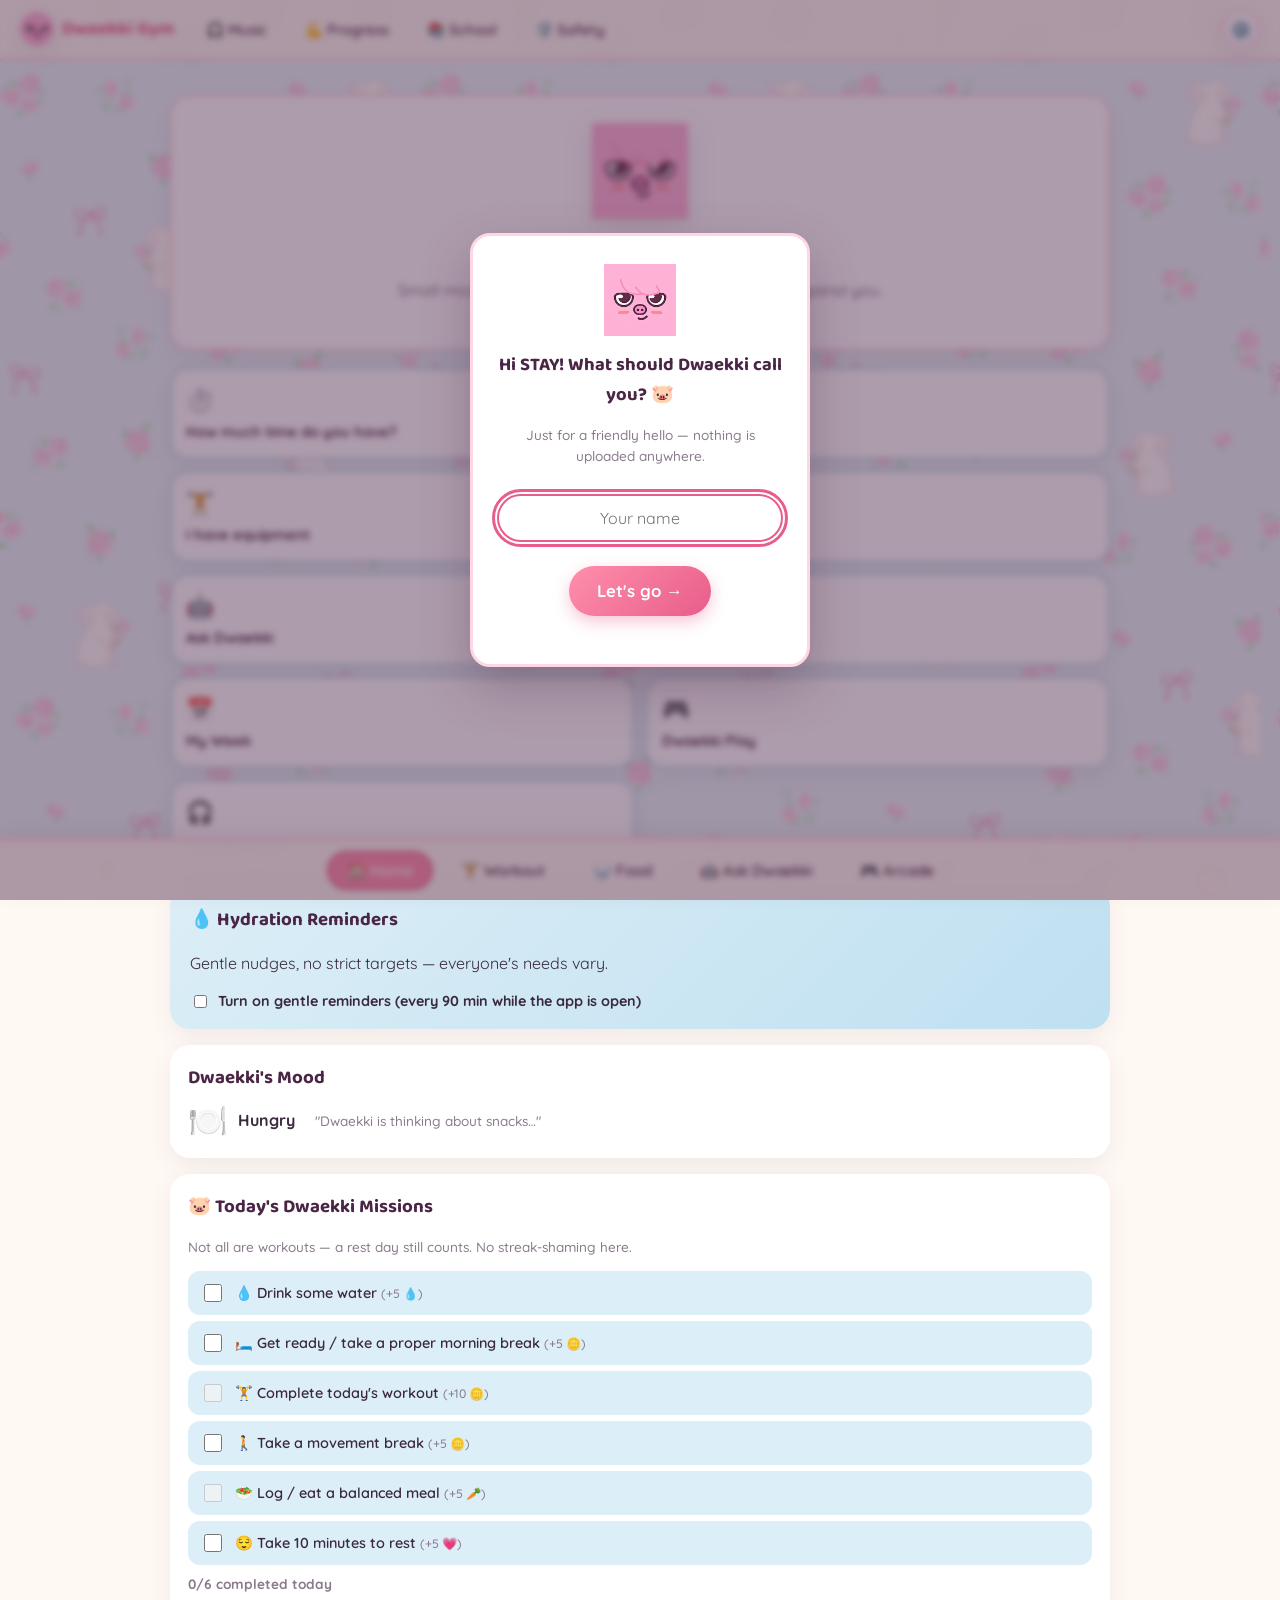
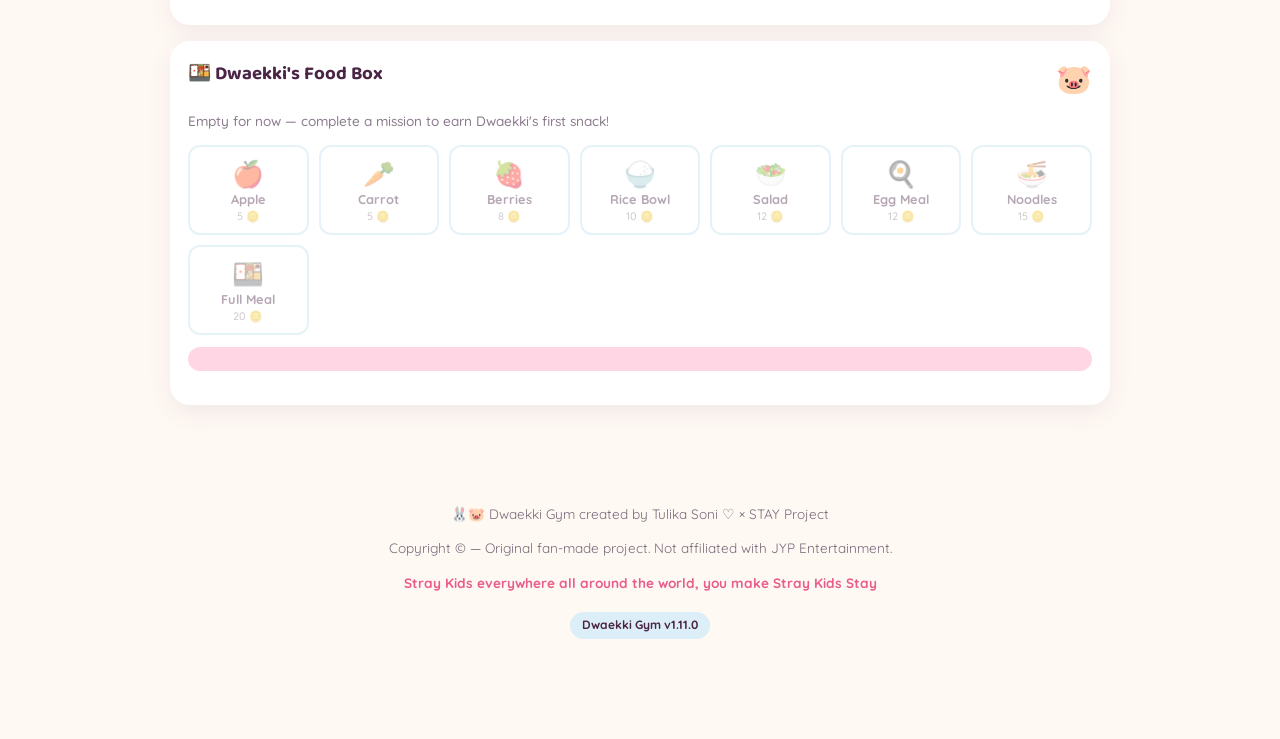
==== commit 5b42ab5f: "Add files via upload" ====
--- a/index.html
+++ b/index.html
@@ -13,7 +13,6 @@
 <link href="https://fonts.googleapis.com/css2?family=Baloo+2:wght@500;600;700;800&family=Quicksand:wght@400;500;600;700&display=swap" rel="stylesheet">
 <link rel="stylesheet" href="style.css" />
 <script src="https://js.puter.com/v2/"></script>
-<script src="https://accounts.google.com/gsi/client" async defer></script>
 </head>
 <body>
 
@@ -409,20 +408,7 @@
 <!-- ============ MUSIC ============ -->
 <main id="view-music" class="view">
   <h2>🎧 Dwaekki Music</h2>
-  <p class="section-sub">Sign in with your YouTube account, or just paste a YouTube link — either way, keep the beat going while you move.</p>
-
-  <div class="card music-connect-card">
-    <h3>🔗 Connect your music</h3>
-    <p class="muted" id="youtubeStatus">Not connected</p>
-    <div class="connect-row">
-      <button id="youtubeLoginBtn" class="platform-btn youtube-btn">▶️ Sign in with YouTube</button>
-      <button id="youtubeLogoutBtn" class="platform-btn hidden">Disconnect YouTube</button>
-    </div>
-    <div id="youtubeBrowseWrap" class="hidden">
-      <select id="youtubePlaylistSelect" style="margin-top:12px;"></select>
-      <div id="youtubeResults" class="spotify-results" style="margin-top:10px;"></div>
-    </div>
-  </div>
+  <p class="section-sub">Paste a YouTube link, or tap wherever you already listen — either way, keep the beat going while you move.</p>
 
   <div class="card music-connect-card">
     <h3>🎵 Find it on your platform</h3>
@@ -431,7 +417,6 @@
       <input id="platformSearchInput" type="text" placeholder="Search a song or artist…" autocomplete="off" />
     </form>
     <div class="connect-row" style="margin-top:10px;">
-      <button class="platform-btn platform-pick" data-platform="spotify">🟢 Spotify</button>
       <button class="platform-btn platform-pick" data-platform="apple">🍎 Apple Music</button>
       <button class="platform-btn platform-pick" data-platform="ytmusic">▶️ YouTube Music</button>
       <button class="platform-btn platform-pick" data-platform="amazon">🎧 Amazon Music</button>
@@ -551,7 +536,6 @@
 <script src="data.js"></script>
 <script src="ai.js"></script>
 <script src="games.js"></script>
-<script src="youtube-connect.js"></script>
 <script src="app.js"></script>
 </body>
 </html>
--- a/style.css
+++ b/style.css
@@ -396,8 +396,6 @@
   border-radius:999px; padding:10px 16px; font-weight:700; font-size:.9rem;
   border:2px solid var(--sky-deep); background:white; color:var(--plum);
 }
-.platform-btn.spotify-btn{border-color:#1DB954; color:#158a3d;}
-.platform-btn.spotify-btn:hover{background:#e9fbf0;}
 .platform-btn.youtube-btn{border-color:#FF0000; color:#c40000;}
 .platform-btn.youtube-btn:hover{background:#ffecec;}
 .platform-btn.disabled{opacity:.55; cursor:not-allowed;}
@@ -408,16 +406,16 @@
 }
 .youtube-track-row{width:100%; text-align:left; border:none; cursor:pointer;}
 .youtube-track-row:hover{background:var(--pink-soft);}
-.spotify-results{display:flex; flex-direction:column; gap:10px; margin-top:12px;}
-.spotify-track-row{
+.track-results{display:flex; flex-direction:column; gap:10px; margin-top:12px;}
+.track-row{
   display:flex; align-items:center; gap:10px; background:var(--cream);
   border-radius:var(--radius-sm); padding:8px 10px; flex-wrap:wrap;
 }
-.spotify-track-art{width:44px; height:44px; border-radius:8px; object-fit:cover;}
-.spotify-track-info{flex:1; min-width:120px;}
-.spotify-track-name{font-weight:700; font-size:.92rem;}
-.spotify-track-artist{font-size:.78rem;}
-.spotify-track-row audio{height:32px; max-width:180px;}
+.track-art{width:44px; height:44px; border-radius:8px; object-fit:cover;}
+.track-info{flex:1; min-width:120px;}
+.track-name{font-weight:700; font-size:.92rem;}
+.track-artist{font-size:.78rem;}
+.track-row audio{height:32px; max-width:180px;}
 
 /* ===== Prettier Arcade ===== */
 .arcade-grid{
